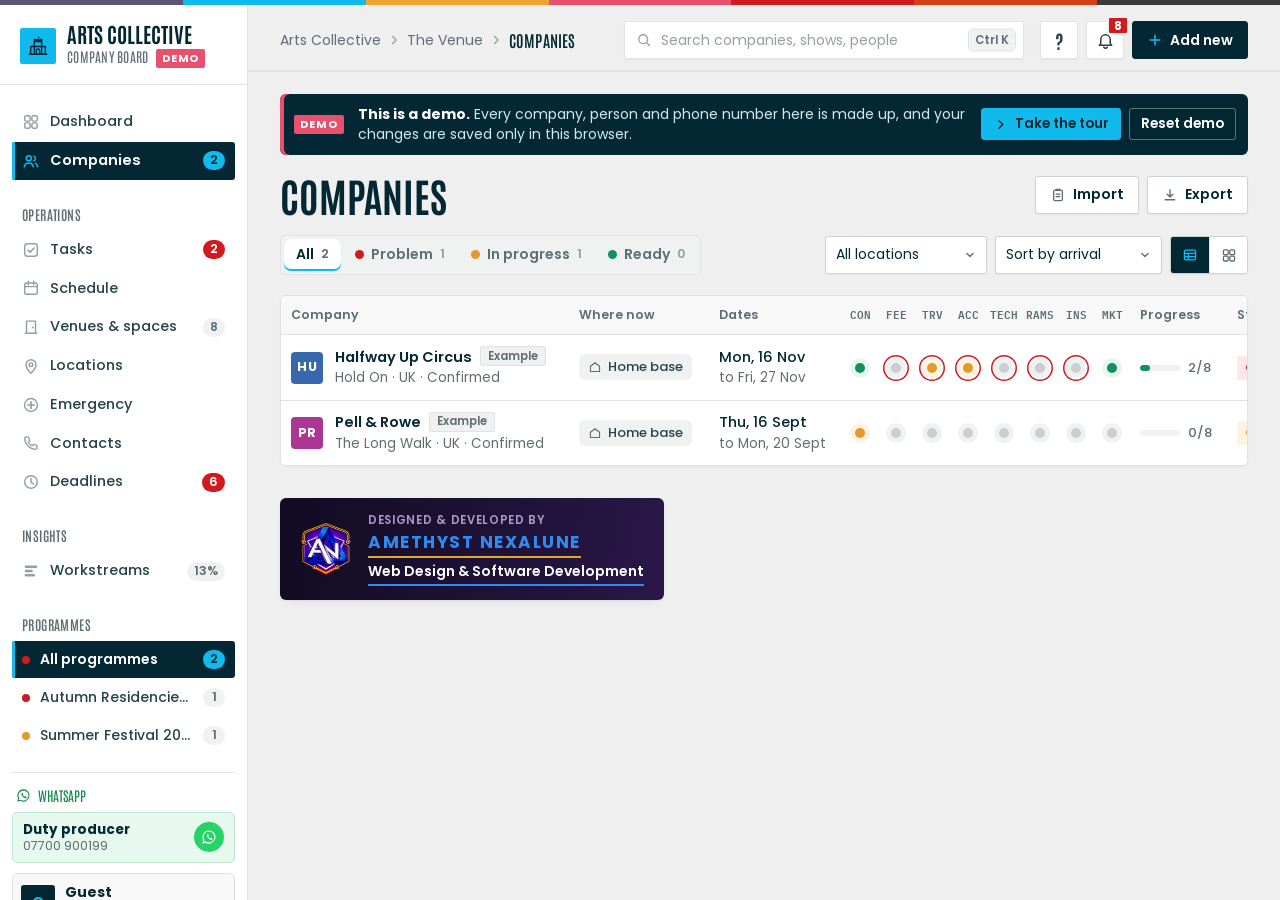
==== artic.html @ 4a7c1c7e "Add demo data and initial HTML structure for Company Board application - Created demo data file (dem" ====
<!doctype html>
<html lang="en">
<head>
<meta charset="utf-8">
<meta name="viewport" content="width=device-width,initial-scale=1,viewport-fit=cover">
<title>Companies · Company Board · Demo</title>
<link rel="icon" href="data:image/svg+xml,%3Csvg xmlns=%27http://www.w3.org/2000/svg%27 viewBox=%270 0 24 24%27%3E%3Crect width=%2724%27 height=%2724%27 rx=%275%27 fill=%27%23042833%27/%3E%3Cpath d=%27M4 20h16M5.5 20v-7h13v7M9 20V8h6v12M9 8V6.5h1.5v1h1.5v-1h1.5v1H15V8%27 fill=%27none%27 stroke=%27white%27 stroke-width=%271.5%27 stroke-linejoin=%27round%27/%3E%3C/svg%3E">
<link rel="preconnect" href="https://fonts.googleapis.com">
<link rel="preconnect" href="https://fonts.gstatic.com" crossorigin>
<link rel="stylesheet" href="https://fonts.googleapis.com/css2?family=Antonio:wght@600;700&family=Poppins:wght@400;500;600;700&family=IBM+Plex+Mono:wght@500&display=swap">
<link rel="stylesheet" href="assets/css/style.css">
</head>
<body data-page="companies">

<svg width="0" height="0" style="position:absolute" aria-hidden="true">
  <symbol id="i-board" viewBox="0 0 20 20"><path fill="none" stroke="currentColor" stroke-width="1.6" d="M3 4.5h14M3 10h14M3 15.5h14"/><circle cx="14.5" cy="4.5" r="1.6" fill="currentColor"/><circle cx="8" cy="10" r="1.6" fill="currentColor"/><circle cx="12" cy="15.5" r="1.6" fill="currentColor"/></symbol>
  <symbol id="i-pin" viewBox="0 0 20 20"><path fill="none" stroke="currentColor" stroke-width="1.6" d="M10 18s5.5-5.2 5.5-9.5a5.5 5.5 0 0 0-11 0C4.5 12.8 10 18 10 18z"/><circle cx="10" cy="8.5" r="2" fill="none" stroke="currentColor" stroke-width="1.6"/></symbol>
  <symbol id="i-bars" viewBox="0 0 20 20"><rect x="3" y="4" width="14" height="2.6" rx="1.3" fill="currentColor"/><rect x="3" y="8.7" width="9" height="2.6" rx="1.3" fill="currentColor"/><rect x="3" y="13.4" width="11.5" height="2.6" rx="1.3" fill="currentColor"/></symbol>
  <symbol id="i-search" viewBox="0 0 20 20"><circle cx="9" cy="9" r="5.5" fill="none" stroke="currentColor" stroke-width="1.7"/><path d="m13.2 13.2 3.6 3.6" stroke="currentColor" stroke-width="1.7" stroke-linecap="round"/></symbol>
  <symbol id="i-plus" viewBox="0 0 20 20"><path d="M10 4v12M4 10h12" stroke="currentColor" stroke-width="1.9" stroke-linecap="round"/></symbol>
  <symbol id="i-paste" viewBox="0 0 20 20"><rect x="4.5" y="4" width="11" height="13" rx="2" fill="none" stroke="currentColor" stroke-width="1.6"/><path d="M7.5 4V3h5v1M7.5 9h5M7.5 12h5" stroke="currentColor" stroke-width="1.6" stroke-linecap="round"/></symbol>
  <symbol id="i-down" viewBox="0 0 20 20"><path d="M10 3.5v9m0 0-3.5-3.5M10 12.5l3.5-3.5M4 16h12" fill="none" stroke="currentColor" stroke-width="1.7" stroke-linecap="round" stroke-linejoin="round"/></symbol>
  <symbol id="i-x" viewBox="0 0 20 20"><path d="m5 5 10 10M15 5 5 15" stroke="currentColor" stroke-width="1.8" stroke-linecap="round"/></symbol>
  <symbol id="i-alert" viewBox="0 0 20 20"><path d="M10 3 18 17H2L10 3z" fill="none" stroke="currentColor" stroke-width="1.6" stroke-linejoin="round"/><path d="M10 8v4" stroke="currentColor" stroke-width="1.7" stroke-linecap="round"/><circle cx="10" cy="14.4" r="1" fill="currentColor"/></symbol>
  <symbol id="i-house" viewBox="0 0 24 24"><path d="M2.5 21h19M4 21v-8.5h16V21M8 21V7h8v14M8 7V5h1.6v1h1.6V5h1.6v1h1.6V5H16v2M10.2 21v-4a1.8 1.8 0 0 1 3.6 0v4" fill="none" stroke="currentColor" stroke-width="1.6" stroke-linejoin="round" stroke-linecap="round"/><path d="M12 5V1.6l2.6.9L12 3.4" fill="currentColor"/></symbol>
  <symbol id="i-loc-home" viewBox="0 0 20 20"><path d="M3.5 9 10 4l6.5 5v7.5h-13z" fill="none" stroke="currentColor" stroke-width="1.6" stroke-linejoin="round"/></symbol>
  <symbol id="i-loc-transit" viewBox="0 0 20 20"><path d="M2.5 11.5 17 6l-4.5 10-2.5-4.5z" fill="none" stroke="currentColor" stroke-width="1.6" stroke-linejoin="round"/></symbol>
  <symbol id="i-loc-venue" viewBox="0 0 20 20"><path d="M3 8.5 10 4l7 4.5V16H3zM3 8.5h14M8 16v-4h4v4" fill="none" stroke="currentColor" stroke-width="1.6" stroke-linejoin="round"/></symbol>
  <symbol id="i-loc-accom" viewBox="0 0 20 20"><path d="M2.5 15V6M2.5 11.5h15V15M17.5 11.5V10a2 2 0 0 0-2-2H9v3.5" fill="none" stroke="currentColor" stroke-width="1.6" stroke-linejoin="round"/><circle cx="5.7" cy="9" r="1.4" fill="currentColor"/></symbol>
  <symbol id="i-loc-site" viewBox="0 0 20 20"><path d="M10 3 2.5 16h15zM10 3v13M6.5 16 10 10l3.5 6" fill="none" stroke="currentColor" stroke-width="1.6" stroke-linejoin="round"/></symbol>
  <symbol id="i-loc-other" viewBox="0 0 20 20"><rect x="3.5" y="5" width="13" height="11" rx="1.5" fill="none" stroke="currentColor" stroke-width="1.6"/><path d="M3.5 8.5h13" stroke="currentColor" stroke-width="1.6"/></symbol>
  <symbol id="i-loc-left" viewBox="0 0 20 20"><path d="M8 4H4.5v12H8M12 6.5 15.5 10 12 13.5M15.5 10H7.5" fill="none" stroke="currentColor" stroke-width="1.6" stroke-linecap="round" stroke-linejoin="round"/></symbol>
  <symbol id="i-cards" viewBox="0 0 20 20"><rect x="3" y="3.5" width="6" height="6" rx="1.5" fill="none" stroke="currentColor" stroke-width="1.6"/><rect x="11" y="3.5" width="6" height="6" rx="1.5" fill="none" stroke="currentColor" stroke-width="1.6"/><rect x="3" y="11.5" width="6" height="6" rx="1.5" fill="none" stroke="currentColor" stroke-width="1.6"/><rect x="11" y="11.5" width="6" height="6" rx="1.5" fill="none" stroke="currentColor" stroke-width="1.6"/></symbol>
  <symbol id="i-cal" viewBox="0 0 20 20"><rect x="3" y="4.5" width="14" height="12.5" rx="2" fill="none" stroke="currentColor" stroke-width="1.6"/><path d="M3 8.5h14M7 2.5v4M13 2.5v4" stroke="currentColor" stroke-width="1.6" stroke-linecap="round"/></symbol>
  <symbol id="i-clock" viewBox="0 0 20 20"><circle cx="10" cy="10" r="7" fill="none" stroke="currentColor" stroke-width="1.6"/><path d="M10 6v4.3l2.8 1.7" fill="none" stroke="currentColor" stroke-width="1.6" stroke-linecap="round"/></symbol>
  <symbol id="i-door" viewBox="0 0 20 20"><path d="M5 17V3.5h10V17M3 17h14" fill="none" stroke="currentColor" stroke-width="1.6" stroke-linejoin="round"/><circle cx="12" cy="10.5" r="1" fill="currentColor"/></symbol>
  <symbol id="i-left" viewBox="0 0 20 20"><path d="M12 5 7 10l5 5" fill="none" stroke="currentColor" stroke-width="1.8" stroke-linecap="round" stroke-linejoin="round"/></symbol>
  <symbol id="i-right" viewBox="0 0 20 20"><path d="m8 5 5 5-5 5" fill="none" stroke="currentColor" stroke-width="1.8" stroke-linecap="round" stroke-linejoin="round"/></symbol>
  <symbol id="i-tick" viewBox="0 0 20 20"><rect x="3" y="3" width="14" height="14" rx="3" fill="none" stroke="currentColor" stroke-width="1.6"/><path d="m6.8 10.2 2.2 2.2 4.4-4.6" fill="none" stroke="currentColor" stroke-width="1.8" stroke-linecap="round" stroke-linejoin="round"/></symbol>
  <symbol id="i-user" viewBox="0 0 20 20"><circle cx="10" cy="7" r="3.2" fill="none" stroke="currentColor" stroke-width="1.6"/><path d="M3.8 17c.8-3.3 3.2-5 6.2-5s5.4 1.7 6.2 5" fill="none" stroke="currentColor" stroke-width="1.6" stroke-linecap="round"/></symbol>
  <symbol id="i-phone" viewBox="0 0 20 20"><path d="M6.2 3.2 4 3.5c-.6.1-1 .6-1 1.2C3.2 11.4 8.6 16.8 15.3 17c.6 0 1.1-.4 1.2-1l.3-2.2c.1-.5-.2-1-.7-1.2l-2.6-1c-.4-.2-.9-.1-1.2.3l-1 1.2c-1.9-.9-3.4-2.4-4.3-4.3l1.2-1c.4-.3.5-.8.3-1.2l-1-2.6c-.2-.5-.7-.8-1.3-.8z" fill="none" stroke="currentColor" stroke-width="1.5" stroke-linejoin="round"/></symbol>
  <symbol id="i-mail" viewBox="0 0 20 20"><rect x="2.5" y="4.5" width="15" height="11" rx="1.5" fill="none" stroke="currentColor" stroke-width="1.5"/><path d="m3 5.5 7 5.5 7-5.5" fill="none" stroke="currentColor" stroke-width="1.5" stroke-linejoin="round"/></symbol>
  <symbol id="i-copy" viewBox="0 0 20 20"><rect x="7" y="7" width="10" height="10" rx="1.5" fill="none" stroke="currentColor" stroke-width="1.5"/><path d="M13 7V4.5c0-.8-.7-1.5-1.5-1.5h-7C3.7 3 3 3.7 3 4.5v7c0 .8.7 1.5 1.5 1.5H7" fill="none" stroke="currentColor" stroke-width="1.5"/></symbol>
  <symbol id="i-edit" viewBox="0 0 20 20"><path d="M12.8 4.2 15.8 7.2 7.5 15.5H4.5v-3zM11.5 5.5l3 3" fill="none" stroke="currentColor" stroke-width="1.5" stroke-linejoin="round"/></symbol>
  <symbol id="i-menu" viewBox="0 0 20 20"><path d="M3.5 5.5h13M3.5 10h13M3.5 14.5h13" stroke="currentColor" stroke-width="1.7" stroke-linecap="round"/></symbol>
  <symbol id="i-sos" viewBox="0 0 20 20"><circle cx="10" cy="10" r="7.2" fill="none" stroke="currentColor" stroke-width="1.6"/><path d="M10 6.5v7M6.5 10h7" stroke="currentColor" stroke-width="1.9" stroke-linecap="round"/></symbol>
  <symbol id="i-wa" viewBox="0 0 20 20"><path d="M10 2.5a7.5 7.5 0 0 0-6.4 11.4L2.6 17.4l3.6-.9A7.5 7.5 0 1 0 10 2.5z" fill="none" stroke="currentColor" stroke-width="1.5" stroke-linejoin="round"/><path d="M7.4 6.8c.2-.4.5-.4.7-.4h.5c.2 0 .4.1.5.4l.6 1.4c.1.2 0 .4-.1.6l-.5.6c.4.9 1.2 1.7 2.1 2.1l.6-.5c.2-.2.4-.2.6-.1l1.4.6c.3.1.4.3.4.5v.5c0 .2 0 .5-.4.7-.5.3-1.4.5-2.4 0-1.6-.7-3-2.1-3.7-3.7-.5-1-.3-1.9 0-2.4z" fill="currentColor"/></symbol>
  <symbol id="i-grid" viewBox="0 0 20 20"><rect x="3" y="3" width="6" height="6" rx="1.6" fill="none" stroke="currentColor" stroke-width="1.6"/><rect x="11" y="3" width="6" height="6" rx="1.6" fill="none" stroke="currentColor" stroke-width="1.6"/><rect x="3" y="11" width="6" height="6" rx="1.6" fill="none" stroke="currentColor" stroke-width="1.6"/><rect x="11" y="11" width="6" height="6" rx="1.6" fill="none" stroke="currentColor" stroke-width="1.6"/></symbol>
  <symbol id="i-users" viewBox="0 0 20 20"><circle cx="7.5" cy="7" r="2.8" fill="none" stroke="currentColor" stroke-width="1.6"/><path d="M2.5 16.5c.6-2.8 2.6-4.3 5-4.3s4.4 1.5 5 4.3M13 4.6a2.6 2.6 0 0 1 0 5M14.6 12.4c1.5.5 2.5 1.8 2.9 4.1" fill="none" stroke="currentColor" stroke-width="1.6" stroke-linecap="round"/></symbol>
  <symbol id="i-bell" viewBox="0 0 20 20"><path d="M5 13.5V9a5 5 0 0 1 10 0v4.5l1.5 1.5h-13zM8.2 17a2 2 0 0 0 3.6 0" fill="none" stroke="currentColor" stroke-width="1.6" stroke-linejoin="round" stroke-linecap="round"/></symbol>
  <symbol id="i-table" viewBox="0 0 20 20"><rect x="3" y="4" width="14" height="12" rx="2" fill="none" stroke="currentColor" stroke-width="1.6"/><path d="M3 8h14M3 12h14M8 8v8" stroke="currentColor" stroke-width="1.6"/></symbol>
  <symbol id="i-info" viewBox="0 0 20 20"><circle cx="10" cy="10" r="7.2" fill="none" stroke="currentColor" stroke-width="1.6"/><path d="M10 9v4.5" stroke="currentColor" stroke-width="1.7" stroke-linecap="round"/><circle cx="10" cy="6.5" r="1" fill="currentColor"/></symbol>
  <symbol id="i-plane" viewBox="0 0 20 20"><path d="M2.5 11.5 17 5.5c.6-.2 1 .4.7.9l-4.6 8.7c-.3.5-1 .5-1.2-.1L10.6 11 6 12.8 4.5 15l-1-3.5z" fill="none" stroke="currentColor" stroke-width="1.5" stroke-linejoin="round"/></symbol>
  <symbol id="i-check" viewBox="0 0 20 20"><circle cx="10" cy="10" r="7.2" fill="none" stroke="currentColor" stroke-width="1.6"/><path d="m6.8 10.2 2.2 2.2 4.4-4.6" fill="none" stroke="currentColor" stroke-width="1.7" stroke-linecap="round" stroke-linejoin="round"/></symbol>
</svg>

<div class="app">
  <aside class="side" id="sideNav" aria-label="Navigation">
    <div class="brand">
      <span class="mark"><svg width="24" height="24"><use href="#i-house"/></svg></span>
      <div class="brand-t"><b>Arts Collective</b><small>Company Board <span class="demo-tag">Demo</span></small></div>
    </div>

    <nav class="navgroup" aria-label="Main">
      <button class="nav" data-view="board" type="button"><svg width="18" height="18"><use href="#i-grid"/></svg><span>Dashboard</span></button>
      <button class="nav" data-view="companies" type="button"><svg width="18" height="18"><use href="#i-users"/></svg><span>Companies</span><span class="count num" id="navCount"></span></button>
    </nav>
    <nav class="navgroup" aria-label="Operations">
      <div class="navlabel">Operations</div>
      <button class="nav" data-view="tasks" type="button"><svg width="18" height="18"><use href="#i-tick"/></svg><span>Tasks</span><span class="count num" id="navTasks"></span></button>
      <button class="nav" data-view="schedule" type="button"><svg width="18" height="18"><use href="#i-cal"/></svg><span>Schedule</span></button>
      <button class="nav" data-view="rooms" type="button"><svg width="18" height="18"><use href="#i-door"/></svg><span>Venues &amp; spaces</span><span class="count num" id="navRooms"></span></button>
      <button class="nav" data-view="where" type="button"><svg width="18" height="18"><use href="#i-pin"/></svg><span>Locations</span><span class="count num" id="navOnsite"></span></button>
      <button class="nav" data-view="emergency" type="button"><svg width="18" height="18"><use href="#i-sos"/></svg><span>Emergency</span></button>
      <button class="nav" data-view="contacts" type="button"><svg width="18" height="18"><use href="#i-phone"/></svg><span>Contacts</span></button>
      <button class="nav" data-view="deadlines" type="button"><svg width="18" height="18"><use href="#i-clock"/></svg><span>Deadlines</span><span class="count num" id="navLate"></span></button>
    </nav>
    <nav class="navgroup" aria-label="Insights">
      <div class="navlabel">Insights</div>
      <button class="nav" data-view="ws" type="button"><svg width="18" height="18"><use href="#i-bars"/></svg><span>Workstreams</span><span class="count num" id="navPct"></span></button>
    </nav>
    <nav class="navgroup" id="progNav" aria-label="Programmes"></nav>

    <div class="side-foot">
      <div class="wabox" id="waBox"></div>
      <div class="user">
        <span class="avatar" id="userAv">G</span>
        <div class="user-t"><b id="userName">Guest</b><small id="userRole">Viewing as guest</small></div>
      </div>
    </div>
  </aside>

  <div class="main">
    <header class="topbar"><div class="topbar-in">
      <button class="iconbtn menubtn" id="btnMenu" type="button" aria-label="Open menu" aria-expanded="false" aria-controls="sideNav"><svg width="20" height="20"><use href="#i-menu"/></svg></button>
      <div class="mbrand"><span class="mark"><svg width="20" height="20"><use href="#i-house"/></svg></span><b>Main Venue</b><span class="demo-tag">Demo</span></div>
      <nav class="crumb" aria-label="Breadcrumb"><span>Arts Collective</span><svg width="14" height="14"><use href="#i-right"/></svg><span>The Venue</span><svg width="14" height="14"><use href="#i-right"/></svg><b id="crumbTitle">Companies</b></nav>
      <label class="search"><svg width="16" height="16"><use href="#i-search"/></svg><input type="search" id="q" placeholder="Search companies, shows, people" aria-label="Search" autocomplete="off"><kbd>Ctrl K</kbd></label>
      <div class="tb-actions">
        <button class="iconbtn" id="btnTour" type="button" aria-label="Take the tour" title="Take the tour"><span class="qmark">?</span></button>
        <button class="iconbtn" id="btnBell" type="button" aria-label="Alerts"><svg width="19" height="19"><use href="#i-bell"/></svg><span class="bell-n num" id="bellN" hidden></span></button>
        <button class="btn primary" id="btnAdd" type="button"><svg width="16" height="16"><use href="#i-plus"/></svg><span class="lbl">Add new</span></button>
      </div>
    </div></header>

    <div class="content">
      <div class="demobar" id="demoBar">
        <span class="demo-tag">Demo</span>
        <p><b>This is a demo.</b> <span class="long">Every company, person and phone number here is made up, and your changes are saved only in this browser.</span><span class="short">Sample data only.</span></p>
        <div class="demobar-a">
          <button class="btn sm primary" id="btnTourBar" type="button"><svg width="15" height="15"><use href="#i-right"/></svg>Take the tour</button>
          <button class="btn sm" id="btnReset" type="button" hidden>Reset demo</button>
        </div>
      </div>
      <div class="pagehead">
        <div class="ph-t"><h1 id="pageTitle">Companies</h1><p class="lede" id="lede" hidden></p></div>
        <div class="ph-a" id="pageActions">
          <button class="btn" id="btnImport" type="button"><svg width="16" height="16"><use href="#i-paste"/></svg><span class="lbl">Import</span></button>
          <button class="btn" id="btnExport" type="button"><svg width="16" height="16"><use href="#i-down"/></svg><span class="lbl">Export</span></button>
        </div>
      </div>

      <div class="banner" id="sampleBanner" hidden>
        <svg width="18" height="18"><use href="#i-info"/></svg>
        <span id="sampleText"></span>
        <button class="btn sm" id="btnClearSamples" type="button">Remove examples</button>
      </div>

      <div class="toolbar" id="toolbar">
        <div class="segtabs" id="statusTabs" role="tablist" aria-label="Status"></div>
        <div class="filters">
          <select class="field" id="fLoc" aria-label="Location"><option value="">All locations</option></select>
          <select class="field" id="fSort" aria-label="Sort">
            <option value="arrival">Sort by arrival</option><option value="status">Sort by status</option><option value="name">Sort by name</option><option value="updated">Recently updated</option>
          </select>
          <div class="viewtoggle" id="modeToggle" role="group" aria-label="Layout">
            <button type="button" data-mode="table" aria-label="Table"><svg width="16" height="16"><use href="#i-table"/></svg></button>
            <button type="button" data-mode="cards" aria-label="Cards"><svg width="16" height="16"><use href="#i-cards"/></svg></button>
          </div>
          <button class="btn ghost sm" id="btnClear" type="button" hidden>Clear</button>
        </div>
      </div>

      <main id="view"></main>

      <footer class="credit">
        <div class="credit-in">
          <img src="assets/images/amethyst-nexalune-logo.webp" alt="" width="52" height="52">
          <div class="credit-t">
            <small>Designed &amp; developed by</small>
            <b>Amethyst Nexalune</b>
            <span>Web Design &amp; Software Development</span>
          </div>
        </div>
      </footer>
    </div>
  </div>
</div>

<nav class="bnav" aria-label="Views">
  <button data-view="board" type="button"><svg width="20" height="20"><use href="#i-grid"/></svg>Home</button>
  <button data-view="companies" type="button"><svg width="20" height="20"><use href="#i-users"/></svg>Companies</button>
  <button data-view="tasks" type="button"><svg width="20" height="20"><use href="#i-tick"/></svg>Tasks</button>
  <button data-view="schedule" type="button"><svg width="20" height="20"><use href="#i-cal"/></svg>Schedule</button>
  <button data-view="rooms" type="button"><svg width="20" height="20"><use href="#i-door"/></svg>Venues</button>
  <button data-view="emergency" type="button"><svg width="20" height="20"><use href="#i-sos"/></svg>Emergency</button>
  <button data-view="contacts" type="button"><svg width="20" height="20"><use href="#i-phone"/></svg>Contacts</button>
  <button data-view="deadlines" type="button"><svg width="20" height="20"><use href="#i-clock"/></svg>Deadlines</button>
  <button data-view="where" type="button"><svg width="20" height="20"><use href="#i-pin"/></svg>Locations</button>
  <button data-view="ws" type="button"><svg width="20" height="20"><use href="#i-bars"/></svg>Progress</button>
</nav>

<div class="side-scrim" id="sideScrim" hidden></div>
<div id="layer"></div>

<script src="assets/js/demo-data.js"></script>
<script src="assets/js/app.js"></script>
</body>
</html>
---- assets/css/style.css ----
/* =====================================================================
   Company Board (demo)
   Layout: fixed light sidebar | sticky top bar | content (page header, toolbar, view).
   Identity: petrol #042833, cyan #11BAED, Poppins body, Antonio condensed caps for headings,
   small radii, the colour stripe. Status colours kept apart from the accent.
   Single light theme, by choice.
   ===================================================================== */

/* ---------- Tokens ---------- */
:root{
  --bg:#EFEFEF; --surface:#FFFFFF; --surface-2:#F8F8F8; --surface-3:#F0F1F1;
  --ink:#042833; --ink-2:#26434C; --muted:#5E6E73; --faint:#93A0A4;
  --line:#E1E3E3; --line-2:#CDD2D3;
  --accent:#042833; --accent-2:#0B3B49; --accent-ink:#FFFFFF; --cyan:#11BAED; --cyan-ink:#0A7FA3; --accent-soft:#E2F5FC; --accent-line:#A9DFF2;
  --go:#14915A; --go-soft:#E7F6EE; --wait:#E39A26; --wait-soft:#FDF3E2; --stop:#CF1A1E; --stop-soft:#FCE8E8; --none:#C9CFD1;
  --pink:#E9506E; --pink-soft:#FDEBEF; --pink-ink:#B42A47;
  --stripe:linear-gradient(90deg,#5B5675 0 14.28%,#11BAED 14.28% 28.57%,#EEA332 28.57% 42.86%,#E9506E 42.86% 57.14%,#CF1A1E 57.14% 71.43%,#D54117 71.43% 85.71%,#3A3A3A 85.71%);
  --r-sm:3px; --r:5px; --r-lg:6px;
  --sh-1:0 1px 2px rgba(16,24,40,.05);
  --sh-2:0 1px 2px rgba(16,24,40,.04),0 4px 12px -4px rgba(16,24,40,.08);
  --sh-3:0 20px 48px -12px rgba(16,24,40,.25),0 4px 12px rgba(16,24,40,.08);
  --f-body:"Poppins",system-ui,-apple-system,"Segoe UI",sans-serif;
  --f-head:"Antonio","Arial Narrow",Impact,sans-serif;
  --f-mono:"IBM Plex Mono",ui-monospace,Consolas,monospace;
  color-scheme:light;
}

/* ---------- Base ---------- */
*{box-sizing:border-box}
html{-webkit-text-size-adjust:100%}
body{margin:0;min-height:100%;background:var(--bg);color:var(--ink);font-family:var(--f-body);font-size:15px;line-height:1.5;-webkit-font-smoothing:antialiased}
button,input,select,textarea{font:inherit;color:inherit}
button{cursor:pointer}
h1,h2,h3{margin:0;text-wrap:balance}
:focus-visible{outline:2px solid var(--accent);outline-offset:2px;border-radius:6px}
[hidden]{display:none!important}
svg{flex:none}
.num{font-variant-numeric:tabular-nums}
.sub{font-size:13.5px;color:var(--muted)}
.ell{overflow:hidden;text-overflow:ellipsis;white-space:nowrap;min-width:0}

/* ---------- Shell ---------- */
.app{display:grid;grid-template-columns:248px minmax(0,1fr);min-height:100vh}
.side{position:sticky;top:0;align-self:start;height:100vh;overflow-y:auto;background:var(--surface);border-right:1px solid var(--line);display:flex;flex-direction:column;gap:18px;padding:0 12px 14px}
.brand{display:flex;align-items:center;gap:11px;padding:18px 8px 16px 20px;margin:0 -12px;border-bottom:1px solid var(--line)}
.mark{width:36px;height:36px;border-radius:10px;background:var(--accent);color:#fff;display:grid;place-items:center;box-shadow:inset 0 -2px 0 rgba(0,0,0,.15)}
.mark svg{width:22px;height:22px}
.brand-t b{display:block;font-size:16px;font-weight:800;letter-spacing:-.01em;line-height:1.15}
.brand-t small{display:block;font-size:12.5px;color:var(--muted)}
.navgroup{display:flex;flex-direction:column;gap:1px}
.navlabel{font-size:12px;font-weight:600;color:var(--faint);padding:6px 10px}
.nav{display:flex;align-items:center;gap:10px;width:100%;padding:8px 10px;border:0;border-radius:var(--r-sm);background:transparent;color:var(--ink-2);font-size:14.5px;font-weight:500;text-align:left;position:relative}
.nav svg{color:var(--faint)}
.nav:hover{background:var(--surface-3);color:var(--ink)}
.nav[aria-current="page"]{background:var(--accent-soft);color:var(--accent);font-weight:600}
.nav[aria-current="page"] svg{color:var(--accent)}
.nav .count{margin-left:auto;font-size:12.5px;font-weight:600;color:var(--muted);background:var(--surface-3);border-radius:999px;padding:0 7px;min-width:22px;text-align:center}
.nav .count:empty{display:none}
.nav[aria-current="page"] .count{background:#fff;color:var(--accent)}
.nav .count.alert{background:var(--stop);color:#fff}
.nav.prog{font-size:14px}
.nav.prog .dot{width:8px;height:8px}
.side-foot{margin-top:auto;display:flex;flex-direction:column;gap:10px;border-top:1px solid var(--line);padding-top:12px}
.sync{display:flex;align-items:center;gap:8px;font-size:12.5px;color:var(--muted);padding:0 6px}
.live{width:8px;height:8px;border-radius:50%;background:var(--go);box-shadow:0 0 0 3px var(--go-soft)}
.live.off{background:var(--none);box-shadow:none}
.user{display:flex;align-items:center;gap:10px;padding:8px;border-radius:var(--r);background:var(--surface-2);border:1px solid var(--line)}
.avatar{width:34px;height:34px;border-radius:50%;background:var(--ink-2);color:#fff;display:grid;place-items:center;font-weight:700;font-size:14px;flex:none}
.user-t{min-width:0}
.user-t b{display:block;font-size:14px}
.user-t small{display:block;font-size:12.5px;color:var(--muted)}

.main{min-width:0;display:flex;flex-direction:column}
.topbar{position:sticky;top:env(safe-area-inset-top,0px);z-index:20;background:rgba(245,246,248,.94);border-bottom:1px solid var(--line)}
.topbar-in{display:flex;align-items:center;gap:16px;padding:10px 32px;max-width:1480px;margin:0 auto;width:100%;min-height:60px}
.mbrand{display:none;align-items:center;gap:9px}
.mbrand .mark{width:32px;height:32px}
.mbrand b{font-size:16px;font-weight:800}
.crumb{display:flex;align-items:center;gap:6px;font-size:14px;color:var(--muted);min-width:0;white-space:nowrap}
.crumb svg{color:var(--faint)}
.crumb b{color:var(--ink);font-weight:600}
.search{position:relative;flex:1;max-width:400px;margin-left:auto}
.search>svg{position:absolute;left:12px;top:50%;transform:translateY(-50%);color:var(--faint)}
.search input{width:100%;height:38px;border:1px solid var(--line);background:var(--surface);border-radius:var(--r-sm);padding:0 64px 0 36px;font-size:14px;box-shadow:var(--sh-1)}
.search input::placeholder{color:var(--faint)}
.search input:focus{outline:none;border-color:var(--accent);box-shadow:0 0 0 3px var(--accent-soft)}
.search kbd{position:absolute;right:8px;top:50%;transform:translateY(-50%);font:600 11.5px var(--f-body);color:var(--muted);background:var(--surface-3);border:1px solid var(--line);border-radius:5px;padding:2px 6px}
.tb-actions{display:flex;align-items:center;gap:8px}
.iconbtn{position:relative;width:38px;height:38px;border-radius:var(--r-sm);border:1px solid var(--line);background:var(--surface);display:grid;place-items:center;color:var(--ink-2);box-shadow:var(--sh-1)}
.iconbtn:hover{background:var(--surface-2)}
.bell-n{position:absolute;top:-6px;right:-6px;min-width:19px;height:19px;padding:0 5px;border-radius:999px;background:var(--stop);color:#fff;font-size:11.5px;font-weight:700;display:grid;place-items:center;border:2px solid var(--bg)}

.content{padding:28px 32px 64px;max-width:1480px;margin:0 auto;width:100%;display:flex;flex-direction:column;gap:20px}
.pagehead{display:flex;flex-wrap:wrap;align-items:flex-end;justify-content:space-between;gap:12px 20px}
.pagehead h1{font-size:26px;font-weight:700;letter-spacing:-.02em;line-height:1.2}
.lede{margin:4px 0 0;color:var(--muted);font-size:14.5px;display:flex;flex-wrap:wrap;align-items:center;gap:4px 8px}
.ph-a{display:flex;gap:8px}

/* ---------- Controls ---------- */
.btn{display:inline-flex;align-items:center;justify-content:center;gap:7px;height:38px;padding:0 14px;border:1px solid var(--line-2);border-radius:var(--r-sm);background:var(--surface);color:var(--ink);font-size:14px;font-weight:600;white-space:nowrap;box-shadow:var(--sh-1);transition:background .12s,border-color .12s,box-shadow .12s}
.btn:hover{background:var(--surface-2);border-color:var(--faint)}
.btn svg{color:var(--muted)}
.btn.primary{background:var(--accent);border-color:var(--accent);color:var(--accent-ink);box-shadow:0 1px 2px rgba(0,40,80,.3),inset 0 1px 0 rgba(255,255,255,.12)}
.btn.primary svg{color:#fff}
.btn.primary:hover{background:var(--accent-2);border-color:var(--accent-2)}
.btn.danger{color:var(--stop);border-color:#F2C2BD}
.btn.danger:hover{background:var(--stop-soft)}
.btn.ghost{background:transparent;border-color:transparent;box-shadow:none}
.btn.ghost:hover{background:var(--surface-3)}
.btn.sm{height:32px;padding:0 11px;font-size:13.5px}
.btn.icon{width:38px;padding:0}
.btn:disabled{opacity:.45;cursor:not-allowed}
.linkbtn{display:inline-flex;align-items:center;gap:4px;border:0;background:none;padding:0;color:var(--accent);font-weight:600;font-size:13.5px}
.field{height:38px;border:1px solid var(--line-2);border-radius:var(--r-sm);background:var(--surface);padding:0 10px;font-size:14px;min-width:0;box-shadow:var(--sh-1)}
.field:focus{outline:none;border-color:var(--accent);box-shadow:0 0 0 3px var(--accent-soft)}
select.field{appearance:none;padding-right:30px;background-image:url("data:image/svg+xml,%3Csvg xmlns='http://www.w3.org/2000/svg' width='12' height='12' viewBox='0 0 12 12'%3E%3Cpath d='M3 4.5 6 7.5 9 4.5' fill='none' stroke='%236B7180' stroke-width='1.5' stroke-linecap='round'/%3E%3C/svg%3E");background-repeat:no-repeat;background-position:right 10px center}

/* ---------- Status primitives ---------- */
.dot{display:inline-block;width:9px;height:9px;border-radius:50%;background:var(--none);flex:none}
.dot.green{background:var(--go)} .dot.amber{background:var(--wait)} .dot.red{background:var(--stop)}
.dot.na{background:transparent;box-shadow:inset 0 0 0 1.5px var(--none)}
.lamp{width:20px;height:20px;border-radius:50%;display:inline-grid;place-items:center;background:var(--surface-3)}
.lamp i{width:10px;height:10px;border-radius:50%;background:var(--none)}
.lamp.green{background:var(--go-soft)} .lamp.green i{background:var(--go)}
.lamp.amber{background:var(--wait-soft)} .lamp.amber i{background:var(--wait)}
.lamp.red{background:var(--stop-soft)} .lamp.red i{background:var(--stop)}
.lamp.na{background:transparent;box-shadow:inset 0 0 0 1.5px var(--line-2)} .lamp.na i{width:7px;height:1.5px;border-radius:0}
.lamp.late{box-shadow:0 0 0 2px var(--surface),0 0 0 3.5px var(--stop)}
.lamp.soon{box-shadow:0 0 0 2px var(--surface),0 0 0 3.5px var(--wait)}
.status{display:inline-flex;align-items:center;gap:6px;height:24px;padding:0 9px;border-radius:999px;font-size:12.5px;font-weight:600;white-space:nowrap}
.status .dot{width:7px;height:7px}
.status.green{background:var(--go-soft);color:#0E7246} .status.amber{background:var(--wait-soft);color:#9A6400} .status.red{background:var(--stop-soft);color:#B3271C}
.tag{display:inline-flex;align-items:center;height:20px;padding:0 7px;border-radius:5px;background:var(--surface-3);color:var(--muted);font-size:11.5px;font-weight:600;margin-left:8px;vertical-align:2px;border:1px solid var(--line)}
.chip{display:inline-flex;align-items:center;gap:6px;height:26px;padding:0 9px;border-radius:6px;background:var(--surface-3);color:var(--ink-2);font-size:13px;font-weight:500;white-space:nowrap}
.chip svg{color:var(--muted)}
.mono-av{width:32px;height:32px;border-radius:8px;display:grid;place-items:center;color:#fff;font-weight:700;font-size:12.5px;flex:none;letter-spacing:.01em}
.mono-av.lg{width:48px;height:48px;font-size:17px;border-radius:12px}
.avstack{display:inline-flex}
.avstack .mono-av{width:26px;height:26px;font-size:10.5px;border-radius:50%;border:2px solid var(--surface);margin-left:-7px}
.avstack .mono-av:first-child{margin-left:0}
.avstack .more{background:var(--surface-3);color:var(--ink-2)}

/* ---------- Banner, toolbar ---------- */
.banner{display:flex;align-items:center;gap:10px;flex-wrap:wrap;padding:10px 12px 10px 14px;border:1px solid var(--accent-line);background:var(--accent-soft);border-radius:var(--r);font-size:14px;color:var(--ink-2)}
.banner>svg{color:var(--accent)}
.banner>span{flex:1;min-width:200px}
.toolbar{display:flex;flex-wrap:wrap;gap:10px;align-items:center;justify-content:space-between}
.segtabs{display:inline-flex;flex-wrap:wrap;gap:2px;background:var(--surface-3);border:1px solid var(--line);border-radius:var(--r);padding:3px}
.segtabs button{display:inline-flex;align-items:center;gap:7px;height:32px;padding:0 12px;border:0;border-radius:7px;background:transparent;color:var(--muted);font-size:14px;font-weight:600;white-space:nowrap}
.segtabs button span{font-size:12.5px;color:var(--faint);font-weight:600}
.segtabs button[aria-selected="true"]{background:var(--surface);color:var(--ink);box-shadow:var(--sh-2)}
.segtabs button[aria-selected="true"] span{color:var(--muted)}
.segtabs .tabchip{background:var(--accent);color:#fff}
.segtabs .tabchip svg{color:#fff}
.filters{display:flex;flex-wrap:wrap;gap:8px;align-items:center}
.viewtoggle{display:inline-flex;border:1px solid var(--line-2);border-radius:var(--r-sm);overflow:hidden;box-shadow:var(--sh-1)}
.viewtoggle button{width:38px;height:36px;border:0;background:var(--surface);color:var(--muted);display:grid;place-items:center}
.viewtoggle button+button{border-left:1px solid var(--line)}
.viewtoggle button[aria-pressed="true"]{background:var(--accent-soft);color:var(--accent)}

/* ---------- Cards ---------- */
.card,.panel{background:var(--surface);border:1px solid var(--line);border-radius:var(--r-lg);box-shadow:var(--sh-1)}
.panel{overflow:hidden}
.card-h{display:flex;justify-content:space-between;align-items:flex-start;gap:12px;padding:18px 20px 14px}
.card-h h2{font-size:16px;font-weight:700;letter-spacing:-.01em}
.card-h .sub{margin:2px 0 0}
.card-f{display:flex;flex-wrap:wrap;gap:8px 16px;align-items:center;padding:11px 20px;border-top:1px solid var(--line);font-size:13px;color:var(--muted)}
.card-f span{display:inline-flex;align-items:center;gap:6px}
.empty{padding:60px 24px;text-align:center;display:flex;flex-direction:column;align-items:center;gap:12px}
.empty .ill{width:60px;height:60px;border-radius:16px;background:var(--accent-soft);color:var(--accent);display:grid;place-items:center}
.empty h2{font-size:18px;font-weight:700}
.empty p{color:var(--muted);max-width:50ch;margin:0}
.skeleton{height:14px;border-radius:6px;background:linear-gradient(90deg,var(--surface-3),var(--surface-2),var(--surface-3));background-size:200% 100%}

/* ---------- Dashboard ---------- */
.dash{display:grid;grid-template-columns:repeat(12,minmax(0,1fr));gap:16px}
.span-4{grid-column:span 4} .span-5{grid-column:span 5} .span-7{grid-column:span 7} .span-8{grid-column:span 8} .span-12{grid-column:span 12}
.stats{grid-column:1/-1;display:grid;grid-template-columns:repeat(4,minmax(0,1fr));gap:16px}
.stat{display:flex;flex-direction:column;gap:6px;padding:16px 18px;border:1px solid var(--line);border-radius:var(--r-lg);background:var(--surface);box-shadow:var(--sh-1);text-align:left;transition:border-color .12s,box-shadow .12s}
.stat:hover{border-color:var(--line-2);box-shadow:var(--sh-2)}
.st-top{display:flex;align-items:center;gap:10px}
.st-ic{width:34px;height:34px;border-radius:9px;display:grid;place-items:center}
.stat.blue .st-ic{background:var(--accent-soft);color:var(--accent)}
.stat.green .st-ic{background:var(--go-soft);color:var(--go)}
.stat.amber .st-ic{background:var(--wait-soft);color:#B57700}
.stat.red .st-ic{background:var(--stop-soft);color:var(--stop)}
.st-l{font-size:14px;font-weight:600;color:var(--ink-2)}
.st-v{font-size:32px;font-weight:700;letter-spacing:-.02em;line-height:1.1;margin-top:4px}
.stat.red .st-v{color:var(--stop)}
.st-f{min-height:26px;display:flex;align-items:center;font-size:13.5px;color:var(--muted)}
.st-badge{display:inline-flex;align-items:center;height:22px;padding:0 8px;border-radius:999px;background:var(--stop-soft);color:#B3271C;font-size:12.5px;font-weight:700}

.wk7{display:grid;grid-template-columns:repeat(7,minmax(0,1fr));border-top:1px solid var(--line)}
.wkd{padding:12px 10px 14px;border-right:1px solid var(--line);display:flex;flex-direction:column;gap:8px;min-width:0;min-height:176px}
.wkd:last-child{border-right:0}
.wkd.now{background:linear-gradient(180deg,var(--accent-soft),transparent 80%)}
.wkd-h{display:flex;align-items:baseline;justify-content:space-between;gap:6px}
.wkd-h span{font-size:13px;font-weight:600;color:var(--muted)}
.wkd-h b{font-size:18px;font-weight:700}
.wkd.now .wkd-h span,.wkd.now .wkd-h b{color:var(--accent)}
.wkd-ev{display:flex;flex-direction:column;gap:4px}
.ev{display:flex;align-items:center;gap:6px;min-width:0;height:28px;padding:0 6px 0 3px;border:1px solid var(--line);border-radius:7px;background:var(--surface);font-size:12.5px;font-weight:600;text-align:left}
.ev span{overflow:hidden;text-overflow:ellipsis;white-space:nowrap}
.ev .mono-av{width:20px;height:20px;font-size:9px;border-radius:5px}
.ev.in{box-shadow:inset 3px 0 0 var(--go)}
.ev.out{box-shadow:inset 3px 0 0 var(--faint);color:var(--muted)}
.ev.show{background:var(--pink-soft);border-color:transparent;color:var(--pink-ink);padding-left:7px}
.ev:hover{border-color:var(--line-2)}
.lg{width:10px;height:10px;border-radius:3px;display:inline-block}
.lg.in{background:var(--go)} .lg.out{background:var(--faint)} .lg.show{background:var(--pink)}
.wxstamp{margin-left:auto;font-size:12.5px}

.wx{display:grid;grid-template-columns:auto 1fr;gap:0 6px;align-items:center;padding:6px 7px;border-radius:8px;background:var(--surface-2);border:1px solid var(--line);min-height:52px}
.wx.empty-wx{background:transparent;border-style:dashed}
.wx .wxi{grid-row:span 2}
.wt{font-size:13px;color:var(--muted)} .wt b{font-size:15px;color:var(--ink);margin-right:4px}
.wm{font-size:11.5px;color:var(--muted);grid-column:2;line-height:1.3}
.wx.amber{background:var(--wait-soft);border-color:#F2D9A6}
.wx.red{background:var(--stop-soft);border-color:#F2C2BD}
.wwarn{grid-column:1/-1;font-size:11.5px;font-weight:700;color:#9A6400;margin-top:3px;line-height:1.3}
.wx.red .wwarn{color:var(--stop)}
.wxnow{display:inline-flex;align-items:center;gap:5px;padding:1px 9px 1px 5px;border-radius:999px;background:var(--surface);border:1px solid var(--line);color:var(--ink-2);font-weight:600;font-size:13.5px}

.donut-wrap{position:relative;display:grid;place-items:center;padding:4px 0 10px}
.donut-c{position:absolute;inset:0;display:flex;flex-direction:column;align-items:center;justify-content:center}
.donut-c b{font-size:28px;font-weight:700;letter-spacing:-.02em;line-height:1}
.donut-c span{font-size:13px;color:var(--muted)}
.legend-list{display:flex;flex-direction:column;padding:4px 12px 14px}
.legend-list button{display:flex;align-items:center;gap:10px;padding:9px 8px;border:0;border-radius:8px;background:transparent;font-size:14.5px;font-weight:500;text-align:left}
.legend-list button:hover{background:var(--surface-3)}
.legend-list b{margin-left:auto;font-size:15px}

.alist,.uplist{list-style:none;margin:0;padding:0 8px 10px}
.alist button,.uplist button{display:flex;align-items:center;gap:12px;width:100%;padding:10px 12px;border:0;border-radius:10px;background:transparent;text-align:left}
.alist button:hover,.uplist button:hover{background:var(--surface-2)}
.alist button>svg{color:var(--faint)}
.al-m{flex:1;min-width:0;display:flex;flex-direction:column;gap:4px}
.al-m b{font-size:14.5px}
.al-tags{display:flex;flex-wrap:wrap;gap:4px}
.tg{display:inline-flex;align-items:center;height:21px;padding:0 7px;border-radius:5px;font-size:12px;font-weight:600}
.tg.red{background:var(--stop-soft);color:#B3271C} .tg.amber{background:var(--wait-soft);color:#9A6400}
.al-w{font-size:13px;color:var(--muted);white-space:nowrap}
.al-w b{color:var(--stop)}
.allgood{display:flex;align-items:center;gap:10px;padding:8px 20px 24px;color:var(--go);font-weight:600}
.up-d{width:46px;height:46px;border-radius:10px;background:var(--surface-3);display:flex;flex-direction:column;align-items:center;justify-content:center;line-height:1.05;flex:none}
.up-d b{font-size:17px}
.up-d span{font-size:11.5px;color:var(--muted);font-weight:600}
.up-m{min-width:0;display:flex;flex-direction:column}
.up-m b{font-size:14.5px}
.roombar{margin:0 20px 18px;padding:12px 14px;border:1px solid var(--line);border-radius:10px;background:var(--surface-2);display:flex;flex-direction:column;gap:8px}
.rb-h{display:flex;justify-content:space-between;font-size:13.5px;color:var(--ink-2);font-weight:600}
.rb{height:8px;border-radius:4px;background:var(--surface-3);overflow:hidden}
.rb i{display:block;height:100%;background:var(--accent);border-radius:4px}
.wsmini{display:grid;grid-template-columns:repeat(3,minmax(0,1fr));gap:14px 28px;padding:4px 20px 20px}
.wsm-h{display:flex;justify-content:space-between;font-size:14px;margin-bottom:6px}
.wsm-h span{color:var(--ink-2);font-weight:500}
.bar{display:flex;gap:2px;height:8px;border-radius:4px;overflow:hidden;background:var(--surface-3)}
.bar i{display:block;height:100%}
.bar .g{background:var(--go)} .bar .a{background:var(--wait)} .bar .r{background:var(--stop)} .bar .n{background:var(--none)}

/* ---------- Companies table ---------- */
.scroll{overflow-x:auto}
table{border-collapse:separate;border-spacing:0;width:100%;min-width:1080px}
th,td{padding:12px;text-align:left;border-bottom:1px solid var(--line);vertical-align:middle;white-space:nowrap}
thead th{background:var(--surface-2);font-size:12.5px;font-weight:600;color:var(--muted);padding-top:10px;padding-bottom:10px}
th.ws{text-align:center;width:44px;padding-left:2px;padding-right:2px}
th.ws span{font-family:var(--f-mono);font-size:11px;color:var(--muted)}
td.ws{text-align:center;padding:6px 2px}
tbody tr{background:var(--surface)}
tbody tr:hover{background:var(--surface-2)}
tbody tr:last-child td{border-bottom:0}
th.sticky,td.sticky{position:sticky;left:0;z-index:1;background:inherit}
thead th.sticky{background:var(--surface-2)}
tr.flag td.sticky{box-shadow:inset 3px 0 0 var(--stop)}
.who{display:flex;align-items:center;gap:12px;min-width:230px}
.cname{border:0;background:none;padding:0;font-size:14.5px;font-weight:600;color:var(--ink);text-align:left;white-space:normal}
.cname:hover{color:var(--accent);text-decoration:underline;text-underline-offset:3px}
.date{font-weight:500}
.soon{color:var(--stop);font-weight:600;font-size:12.5px}
.lightbtn{border:0;background:transparent;padding:4px;border-radius:7px;display:inline-flex}
.lightbtn:hover{background:var(--surface-3)}
.lightbtn:disabled{cursor:default;background:transparent}
.progress{display:flex;align-items:center;gap:8px;font-size:13px;color:var(--muted);font-weight:500}
.progress .track{width:60px;height:6px;border-radius:3px;background:var(--surface-3);overflow:hidden}
.progress .track i{display:block;height:100%;background:var(--go);border-radius:3px}
.cards{display:none;flex-direction:column;gap:10px}
.ccard{background:var(--surface);border:1px solid var(--line);border-radius:var(--r-lg);padding:14px;display:flex;flex-direction:column;gap:12px;box-shadow:var(--sh-1)}
.ccard.flag{box-shadow:inset 3px 0 0 var(--stop),var(--sh-1)}
.ccard .meta{display:flex;flex-wrap:wrap;gap:8px;align-items:center}
.lgrid{display:grid;grid-template-columns:repeat(3,minmax(0,1fr));gap:4px}
.lgrid button{display:flex;align-items:center;gap:6px;border:1px solid var(--line);background:var(--surface-2);border-radius:7px;padding:5px 6px;font-size:12px;font-weight:600;text-align:left;min-width:0}
.lgrid button span{overflow:hidden;text-overflow:ellipsis;white-space:nowrap}
.lgrid .lamp{width:16px;height:16px}.lgrid .lamp i{width:8px;height:8px}

/* ---------- Company cards (directory) ---------- */
.rgroup{display:flex;flex-direction:column;gap:12px;margin-top:24px}
.rgroup h2{font-size:17px;font-weight:700;display:flex;align-items:baseline;gap:8px;letter-spacing:-.01em}
.rgroup h2 .sub{font-weight:500}
.pgrid{display:grid;grid-template-columns:repeat(auto-fill,minmax(310px,1fr));gap:14px}
.pcard{background:var(--surface);border:1px solid var(--line);border-radius:var(--r-lg);box-shadow:var(--sh-1);display:flex;flex-direction:column;overflow:hidden;transition:box-shadow .12s,border-color .12s}
.pcard:hover{border-color:var(--line-2);box-shadow:var(--sh-2)}
.pcard::before{content:"";height:3px;background:var(--go)}
.pcard.amber::before{background:var(--wait)} .pcard.red::before{background:var(--stop)}
.pc-h{display:flex;gap:12px;align-items:center;padding:16px 18px 6px}
.pc-h .cname{font-size:16px;font-weight:700}
.pc-facts{display:grid;grid-template-columns:1fr 1fr;gap:10px 16px;margin:0;padding:10px 18px}
.pc-facts div{min-width:0}
.pc-facts .wide{grid-column:1/-1}
.pc-facts dt{font-size:12.5px;color:var(--muted)}
.pc-facts dd{margin:1px 0 0;font-size:14px;font-weight:600}
.pc-lights{display:flex;flex-wrap:wrap;gap:5px;padding:4px 18px 14px}
.pc-lights span{display:inline-flex;align-items:center;gap:5px;font-family:var(--f-mono);font-size:11px;color:var(--ink-2);background:var(--surface-2);border:1px solid var(--line);border-radius:5px;padding:2px 6px}
.pc-lights .dot{width:7px;height:7px}
.pc-f{margin-top:auto;display:flex;align-items:center;gap:10px;flex-wrap:wrap;padding:11px 18px;border-top:1px solid var(--line);background:var(--surface-2)}

/* ---------- Locations ---------- */
.lanes{display:grid;grid-template-columns:repeat(auto-fill,minmax(250px,1fr));gap:12px;align-items:start}
.lane{background:var(--surface-3);border:1px solid var(--line);border-radius:var(--r-lg);padding:10px;display:flex;flex-direction:column;gap:8px;min-height:120px;min-width:0}
.lane .card .row{flex-wrap:wrap}
.lane h3{margin:2px 4px 4px;font-size:14px;font-weight:700;display:flex;align-items:center;gap:8px}
.lane h3 svg{color:var(--muted)}
.lane h3 .n{margin-left:auto;background:var(--surface);border-radius:999px;padding:0 8px;font-size:12.5px;color:var(--muted)}
.card .row{display:flex;align-items:center;justify-content:space-between;gap:8px}
.lane .card{padding:12px;display:flex;flex-direction:column;gap:9px;border-radius:var(--r)}
.lane .card select{width:100%;height:34px;font-size:13px}
.mini{display:flex;gap:3px}
.mini .dot{width:7px;height:7px}
.lane>.none{font-size:13px;color:var(--muted);padding:12px 6px;text-align:center;border:1.5px dashed var(--line-2);border-radius:var(--r)}

/* ---------- Workstreams ---------- */
.wsrow{display:grid;grid-template-columns:220px minmax(0,1fr) 80px;gap:20px;align-items:center;padding:16px 20px;border-bottom:1px solid var(--line)}
.wsrow:last-child{border-bottom:0}
.wsrow .name{font-weight:600;display:flex;align-items:center;gap:10px}
.wsrow .name .code{font-family:var(--f-mono);font-size:11px;color:var(--muted);background:var(--surface-3);padding:1px 6px;border-radius:4px}
.wsrow .bar{height:10px;border-radius:5px}
.wsrow .blocked{grid-column:2/4;font-size:13px;color:var(--muted);margin-top:-8px;display:flex;flex-wrap:wrap;gap:6px;align-items:center}
.wsrow .blocked .lbl{color:var(--stop);font-weight:600}
.wsrow .blocked button{border:0;background:var(--stop-soft);color:#B3271C;border-radius:5px;padding:2px 8px;font-size:12.5px;font-weight:600}
.pct{font-size:24px;font-weight:700;text-align:right;letter-spacing:-.02em}

/* ---------- Deadlines ---------- */
.dl-intro{margin:0 0 16px;color:var(--muted);max-width:92ch;font-size:14px}
.dl-list{display:flex;flex-direction:column}
.dl-row{display:grid;grid-template-columns:56px minmax(0,1fr) auto auto;gap:16px;align-items:center;padding:12px 18px;border-bottom:1px solid var(--line)}
.dl-row:last-child{border-bottom:0}
.dl-row.red{box-shadow:inset 3px 0 0 var(--stop)} .dl-row.amber{box-shadow:inset 3px 0 0 var(--wait)}
.dl-date,.dl-time{display:flex;flex-direction:column;align-items:center;justify-content:center;background:var(--surface-3);border-radius:9px;padding:6px 4px;line-height:1.1}
.dl-date b{font-size:19px;font-weight:700}
.dl-date span,.dl-time span{font-size:12px;color:var(--muted);font-weight:600}
.dl-time b{font-size:15.5px}
.dl-main{min-width:0;display:flex;flex-direction:column;gap:5px}
.dl-t{display:flex;align-items:center;gap:8px;flex-wrap:wrap;font-size:14.5px}
.dl-t .lamp{width:18px;height:18px}.dl-t .lamp i{width:9px;height:9px}
.dl-c{display:flex;align-items:center;gap:9px;flex-wrap:wrap}
.dl-c .mono-av{width:24px;height:24px;font-size:10px;border-radius:6px}
.dl-when{font-weight:600;font-size:14px;white-space:nowrap;color:var(--ink-2)}
.dl-when.red{color:var(--stop)} .dl-when.amber{color:#9A6400}

/* ---------- Schedule ---------- */
.sch-top{display:flex;flex-wrap:wrap;gap:12px;align-items:center;justify-content:space-between;margin-bottom:14px}
.daytabs{display:flex;gap:8px;overflow-x:auto;padding-bottom:2px}
.daytabs button{display:flex;flex-direction:column;align-items:flex-start;gap:1px;border:1px solid var(--line);background:var(--surface);border-radius:var(--r);padding:8px 14px;min-width:104px;text-align:left;box-shadow:var(--sh-1)}
.daytabs button b{font-size:14.5px}
.daytabs button span{font-size:13.5px;color:var(--ink-2)}
.daytabs button small{font-size:12.5px;color:var(--muted)}
.daytabs button[aria-selected="true"]{background:var(--accent);border-color:var(--accent);color:#fff}
.daytabs button[aria-selected="true"] span,.daytabs button[aria-selected="true"] small{color:rgba(255,255,255,.85)}
.daytabs button.today:not([aria-selected="true"]){border-color:var(--accent-line)}
.sch-ruler,.sch-row{display:grid;grid-template-columns:200px minmax(0,1fr)}
.sch-ruler{border-bottom:1px solid var(--line);background:var(--surface-2)}
.sch-ruler .sch-track{min-height:36px}
.sch-ruler .sch-track span{position:absolute;top:9px;transform:translateX(-50%);font-size:12.5px;color:var(--muted);font-variant-numeric:tabular-nums}
.sch-ruler .sch-track span:first-child{transform:none}
.sch-ruler .sch-track span:last-child{transform:translateX(-100%)}
.sch-row{border-bottom:1px solid var(--line)}
.sch-row:last-child{border-bottom:0}
.sch-v{padding:12px 16px;border-right:1px solid var(--line);display:flex;flex-direction:column;justify-content:center;gap:2px}
.sch-v b{font-size:14.5px}
.sch-track{position:relative;min-height:72px}
.sch-track .hl{position:absolute;top:0;bottom:0;width:1px;background:var(--line)}
.pblock{position:absolute;top:10px;bottom:10px;border:0;border-radius:8px;color:#fff;padding:6px 10px;text-align:left;display:flex;flex-direction:column;justify-content:center;overflow:hidden;box-shadow:var(--sh-2);min-width:0}
.pblock b{font-size:13.5px;white-space:nowrap;overflow:hidden;text-overflow:ellipsis}
.pblock span{font-size:12.5px;opacity:.9;white-space:nowrap}
.pblock:hover{filter:brightness(1.08);z-index:2}
.pblock.clash{outline:3px solid var(--stop);outline-offset:1px}

/* ---------- Rooms ---------- */
.rstats{display:flex;flex-wrap:wrap;gap:12px;align-items:stretch}
.rstat{background:var(--surface);border:1px solid var(--line);border-radius:var(--r-lg);padding:12px 18px;display:flex;flex-direction:column;gap:2px;box-shadow:var(--sh-1);min-width:130px}
.rstat .v{font-size:26px;font-weight:700;line-height:1.15;letter-spacing:-.02em}
.rstat .v small{font-size:15px;color:var(--muted);font-weight:600}
.ractions{margin-left:auto;display:flex;flex-wrap:wrap;gap:8px;align-items:center}
.rgrid{display:grid;grid-template-columns:repeat(auto-fill,minmax(260px,1fr));gap:12px}
.rcard{background:var(--surface);border:1px solid var(--line);border-radius:var(--r-lg);padding:14px;display:flex;flex-direction:column;gap:12px;box-shadow:var(--sh-1)}
.rcard.busy{border-color:var(--accent-line)}
.rtop{display:flex;justify-content:space-between;align-items:flex-start;gap:10px}
.rtop .cname{font-size:15.5px;font-weight:700}
.rnow{display:flex;align-items:center;gap:12px;border:0;background:var(--accent-soft);border-radius:var(--r);padding:10px;text-align:left;width:100%}
.rnow b{display:block;font-size:14.5px;color:var(--ink)}
button.rnow:hover{filter:brightness(.98)}
.rnow.free{background:var(--surface-3);justify-content:space-between;min-height:54px}
.rnext{line-height:1.45}
.rnext b{color:var(--ink);font-weight:600}
.tlhead{display:flex;flex-wrap:wrap;gap:12px;align-items:center;justify-content:space-between}
.tlnav{display:flex;align-items:center;gap:8px;flex-wrap:wrap}
table.tl{min-width:1100px;table-layout:fixed}
table.tl th,table.tl td{padding:0;border-bottom:1px solid var(--line);border-right:1px solid var(--line);height:50px}
table.tl thead th{padding:8px 4px;text-align:center;font-size:13px;font-weight:600;color:var(--ink-2);height:auto;line-height:1.25}
table.tl thead th span{display:block;font-size:12px;color:var(--muted);font-weight:500}
table.tl th.sticky,table.tl td.sticky{width:200px;padding:8px 14px;text-align:left}
table.tl .we{background:var(--surface-2)}
table.tl thead th.td{background:var(--accent-soft);color:var(--accent)}
table.tl td.td{background:#F3F7FB}
.tlroom{display:flex;align-items:center;gap:10px}
.tlroom b{display:block;font-size:14px}
.tlroom .sub{display:block;font-size:12.5px}
.tlroom .lamp{width:18px;height:18px}.tlroom .lamp i{width:9px;height:9px}
.bkcell{padding:5px 3px!important}
.bar-bk{display:block;width:100%;height:38px;border:0;border-radius:7px;color:#fff;font-weight:600;font-size:13px;padding:0 10px;text-align:left;overflow:hidden;text-overflow:ellipsis;white-space:nowrap}
.bar-bk:hover{filter:brightness(1.1)}
.bar-bk.cl{border-top-left-radius:0;border-bottom-left-radius:0}
.bar-bk.cr{border-top-right-radius:0;border-bottom-right-radius:0}
.fcell{text-align:center}
.addbk{width:100%;height:48px;border:0;background:transparent;color:transparent;font-size:18px;font-weight:600}
.addbk:hover,.addbk:focus-visible{color:var(--accent);background:var(--accent-soft)}
.bklist{list-style:none;margin:0;padding:0;display:flex;flex-direction:column;gap:6px}
.bklist button{display:flex;align-items:center;gap:12px;width:100%;border:1px solid var(--line);background:var(--surface);border-radius:var(--r);padding:8px 10px;text-align:left}
.bklist button:hover{background:var(--surface-2)}
.bklist .sub{display:block}
.bklist .mono-av{width:30px;height:30px;font-size:12px}

/* ---------- Popovers ---------- */
.pop{position:fixed;z-index:50;background:var(--surface);border:1px solid var(--line);border-radius:12px;box-shadow:var(--sh-3);padding:6px;min-width:210px}
.pop h4{margin:6px 10px 8px;font-size:12.5px;font-weight:500;color:var(--muted)}
.pop h4 b{display:block;color:var(--ink);font-size:14px;font-weight:600}
.pop>button{display:flex;align-items:center;gap:10px;width:100%;border:0;background:transparent;padding:8px 10px;border-radius:8px;text-align:left;font-size:14px}
.pop>button:hover{background:var(--surface-3)}
.pop>button.cur{background:var(--accent-soft);font-weight:600}
.pop .lamp{width:18px;height:18px}.pop .lamp i{width:9px;height:9px}
.bellpop{width:min(380px,calc(100vw - 16px));padding:0;overflow:hidden}
.bp-h{display:flex;justify-content:space-between;align-items:center;padding:12px 16px;border-bottom:1px solid var(--line)}
.bp-list{max-height:min(420px,60vh);overflow-y:auto;padding:6px}
.bp-i{display:flex;align-items:center;gap:10px;width:100%;border:0;background:transparent;padding:8px 10px;border-radius:8px;text-align:left}
.bp-i:hover{background:var(--surface-2)}
.bp-i .sub{display:block;font-size:13px}
.bp-i b{font-size:14px}
.bp-i.red .sub,.bp-i.late .sub{color:#B3271C}
.bp-i.soon .sub{color:#9A6400}
.pop>.bp-f{display:block;width:100%;border:0;border-top:1px solid var(--line);border-radius:0;background:var(--surface-2);padding:11px;font-weight:600;color:var(--accent);text-align:center}

/* ---------- Drawer & modal ---------- */
.scrim{position:fixed;inset:0;background:rgba(16,20,32,.42);z-index:40}
.drawer{position:fixed;top:0;right:0;bottom:0;width:min(600px,100%);background:var(--surface);z-index:41;box-shadow:var(--sh-3);display:flex;flex-direction:column;padding-top:env(safe-area-inset-top,0px);padding-bottom:env(safe-area-inset-bottom,0px)}
.dhead{display:flex;justify-content:space-between;align-items:flex-start;gap:14px;padding:18px 22px;border-bottom:1px solid var(--line)}
.dhead .who{min-width:0}
.dhead .mono-av{width:46px;height:46px;font-size:16px;border-radius:12px}
.dhead h2{font-size:20px;font-weight:700;letter-spacing:-.01em;line-height:1.2}
.eyebrow{font-size:12.5px;font-weight:600;color:var(--muted)}
.dbody{flex:1;overflow-y:auto;padding:20px 22px;display:flex;flex-direction:column;gap:24px}
.dfoot{display:flex;flex-wrap:wrap;gap:8px;justify-content:space-between;align-items:center;padding:12px 22px;border-top:1px solid var(--line);background:var(--surface-2)}
.sec h3{margin:0 0 10px;font-size:13px;font-weight:700;color:var(--ink-2)}
.grid2{display:grid;grid-template-columns:1fr 1fr;gap:12px}
.grid2 .full{grid-column:1/-1}
label.f{display:flex;flex-direction:column;gap:5px;font-size:13px;font-weight:600;color:var(--ink-2);min-width:0}
label.f .field{font-weight:400;width:100%}
textarea.field{height:auto;padding:9px 11px;resize:vertical;min-height:84px}
.wsedit{display:flex;flex-direction:column;border:1px solid var(--line);border-radius:var(--r);overflow:hidden}
.wsedit .r{display:grid;grid-template-columns:140px auto minmax(0,1fr) 140px;gap:10px;align-items:center;padding:8px 12px;border-bottom:1px solid var(--line)}
.wsedit .r:nth-child(even){background:var(--surface-2)}
.wsedit .r:last-child{border-bottom:0}
.wsedit .r .lab{font-weight:600;font-size:13.5px}
.wsedit .r .lab .sub{display:block;font-size:12px;font-weight:600}
.wsedit .r .lab .late{color:var(--stop)} .wsedit .r .lab .soon{color:#9A6400} .wsedit .r .lab .ok{color:var(--muted);font-weight:500}
.wsedit input{height:32px;font-size:13px;padding:0 8px}
.seg{display:flex;gap:2px;background:var(--surface-3);padding:3px;border-radius:8px}
.seg button{border:0;background:transparent;width:28px;height:26px;border-radius:6px;display:inline-flex;align-items:center;justify-content:center}
.seg button:hover{background:var(--surface)}
.seg button[aria-pressed="true"]{background:var(--surface);box-shadow:var(--sh-1),inset 0 0 0 1.5px var(--ink-2)}
.log{list-style:none;margin:0;padding:0;display:flex;flex-direction:column}
.log li{display:grid;grid-template-columns:14px 1fr;gap:12px;padding-bottom:14px;position:relative}
.log li::before{content:"";position:absolute;left:6px;top:14px;bottom:0;width:1.5px;background:var(--line)}
.log li:last-child::before{display:none}
.log .pt{width:13px;height:13px;border-radius:50%;background:var(--surface);box-shadow:inset 0 0 0 3px var(--accent-line);margin-top:3px}
.log .m{font-size:14px}
.log .w{font-size:12.5px;color:var(--muted);margin-top:1px}
.confirm{display:flex;flex-wrap:wrap;align-items:center;gap:8px;font-size:14px}
.modal{position:fixed;z-index:41;top:50%;left:50%;transform:translate(-50%,-50%);width:min(680px,calc(100% - 32px));max-height:calc(100% - 40px);overflow:auto;background:var(--surface);border-radius:16px;box-shadow:var(--sh-3);padding:24px;display:flex;flex-direction:column;gap:14px}
.modal h2{font-size:20px;font-weight:700}
.modal p{margin:0;color:var(--muted)}
.modal textarea{min-height:200px;font-family:var(--f-mono);font-size:12.5px;width:100%}
.colhint{display:flex;flex-wrap:wrap;gap:6px}
.colhint span{font-family:var(--f-mono);font-size:11.5px;background:var(--surface-3);padding:3px 8px;border-radius:5px}
.mfoot{display:flex;flex-wrap:wrap;gap:8px;justify-content:space-between;align-items:center;padding-top:6px}
.toast{position:fixed;left:50%;bottom:calc(24px + env(safe-area-inset-bottom,0px));transform:translateX(-50%);background:var(--ink);color:#fff;padding:10px 16px;border-radius:10px;font-weight:600;font-size:14px;z-index:60;box-shadow:var(--sh-3)}

/* ---------- Bottom nav (phone) ---------- */
.bnav{display:none}

/* ---------- Responsive ---------- */
@media (max-width:1280px){
  .stats{grid-template-columns:repeat(2,minmax(0,1fr))}
  .span-8,.span-4,.span-7,.span-5{grid-column:span 12}
  .wsmini{grid-template-columns:repeat(2,minmax(0,1fr))}
  .legend-list{flex-direction:row;flex-wrap:wrap;justify-content:center}
}
@media (max-width:980px){
  .app{grid-template-columns:minmax(0,1fr)}
  .side{display:none}
  .crumb{display:none}
  .topbar-in{display:grid;grid-template-columns:minmax(0,1fr) auto;gap:10px 12px;padding:10px 16px}
  .mbrand{display:flex;grid-row:1;grid-column:1}
  .tb-actions{grid-row:1;grid-column:2}
  .search{grid-row:2;grid-column:1/-1;max-width:none;margin:0}
  .search kbd{display:none}
  .content{padding:20px 16px calc(92px + env(safe-area-inset-bottom,0px))}
  .wk7{grid-template-columns:none;grid-auto-flow:column;grid-auto-columns:minmax(140px,1fr);overflow-x:auto}
  .bnav{display:flex;position:fixed;left:0;right:0;bottom:0;z-index:30;background:var(--surface);border-top:1px solid var(--line);padding:6px 6px calc(6px + env(safe-area-inset-bottom,0px));overflow-x:auto}
  .bnav button{flex:1 0 72px;border:0;background:transparent;display:flex;flex-direction:column;align-items:center;gap:3px;font-size:12px;font-weight:600;color:var(--muted);padding:6px 4px;border-radius:8px}
  .bnav button[aria-current="page"]{color:var(--accent)}
}
@media (max-width:760px){
  .board-table{display:none}
  .cards{display:flex}
  .tb-actions .btn .lbl,.ph-a .btn .lbl{display:none}
  .tb-actions .btn,.ph-a .btn{width:38px;padding:0}
  .pagehead h1{font-size:22px}
  .stats{gap:10px}
  .stat{padding:14px}
  .st-v{font-size:26px}
  .wsmini{grid-template-columns:1fr}
  .toolbar{flex-direction:column;align-items:stretch}
  .segtabs{overflow-x:auto;flex-wrap:nowrap}
  .filters .field{flex:1 1 140px;width:0}
  .card-h{padding:16px 16px 12px}
  .card-f{padding:10px 16px}
  .roombar{margin:0 16px 16px}
  .wsrow{grid-template-columns:1fr auto;gap:10px 14px}
  .wsrow>div:nth-child(2){grid-column:1/-1;order:3}
  .wsrow .blocked{grid-column:1/-1;order:4;margin-top:0}
  .dl-row{grid-template-columns:52px minmax(0,1fr)}
  .dl-when,.dl-row>.btn{grid-column:2}
  .sch-ruler,.sch-row{grid-template-columns:120px minmax(0,1fr)}
  .sch-v{padding:10px}
  .rstats{display:grid;grid-template-columns:1fr 1fr}
  .ractions{grid-column:1/-1;margin-left:0}
  .ractions .btn{flex:1}
  .grid2{grid-template-columns:1fr}
  .wsedit .r{grid-template-columns:1fr auto}
  .wsedit .r input{grid-column:1/-1}
  .dhead{padding:16px}
  .dbody{padding:18px 16px}
  .dfoot{padding:12px 16px}
  .modal{padding:20px}
}
@media (max-width:420px){
  .stats{grid-template-columns:1fr 1fr}
  .lgrid{grid-template-columns:repeat(2,minmax(0,1fr))}
  .segtabs button{padding:0 9px}
}

/* ---------- Motion ---------- */
@media (prefers-reduced-motion:no-preference){
  .drawer{animation:cb-slide .2s cubic-bezier(.2,.8,.2,1)}
  .modal{animation:cb-pop .16s ease-out}
  .pop{animation:cb-fade .12s ease-out}
  .skeleton{animation:cb-sh 1.2s linear infinite}
}
@keyframes cb-slide{from{transform:translateX(32px);opacity:.5}}
@keyframes cb-pop{from{opacity:0;transform:translate(-50%,-48%)}}
@keyframes cb-fade{from{opacity:0;transform:translateY(-4px)}}
@keyframes cb-sh{to{background-position:-200% 0}}

/* ---------- Brand identity ---------- */
body{font-size:14.5px}
body::before{content:"";position:fixed;inset:0 0 auto 0;height:5px;background:var(--stripe);z-index:60}
.side{padding-top:5px}
.topbar{top:calc(5px + env(safe-area-inset-top,0px))}
.brand .mark,.mbrand .mark{background:var(--cyan);color:var(--accent);border-radius:2px;box-shadow:none}
.brand-t b,.mbrand b{font-family:var(--f-head);font-weight:700;font-size:21px;text-transform:uppercase;letter-spacing:0;line-height:1}
.brand-t small{text-transform:uppercase;font-family:var(--f-head);font-size:13.5px;letter-spacing:.02em;color:var(--muted);margin-top:2px}
.pagehead h1,.card-h h2,.rgroup h2,.dhead h2,.modal h2,.empty h2,.st-v,.donut-c b,.pct,.rstat .v,.dl-date b,.up-d b,.wkd-h b{font-family:var(--f-head);text-transform:uppercase;letter-spacing:0}
.pagehead h1{font-size:40px;font-weight:700;line-height:1}
.card-h h2{font-size:21px;font-weight:700}
.rgroup h2{font-size:22px;font-weight:700}
.dhead h2{font-size:26px;font-weight:700}
.modal h2{font-size:26px}
.st-v{font-size:42px;font-weight:700;line-height:1}
.donut-c b{font-size:36px}
.navlabel{font-family:var(--f-head);text-transform:uppercase;font-size:13.5px;letter-spacing:.03em;color:var(--muted)}
.nav[aria-current="page"]{background:var(--accent);color:#fff}
.nav[aria-current="page"] svg{color:var(--cyan)}
.nav[aria-current="page"] .count{background:var(--cyan);color:var(--accent)}
.nav[aria-current="page"]::before{content:"";position:absolute;left:0;top:0;bottom:0;width:3px;background:var(--cyan);border-radius:2px 0 0 2px}
.btn{font-weight:600}
.btn.primary{background:var(--accent);border-color:var(--accent);box-shadow:none}
.btn.primary svg{color:var(--cyan)}
.btn.primary:hover{background:var(--accent-2)}
.crumb b{font-family:var(--f-head);text-transform:uppercase;font-size:16px;letter-spacing:.01em}
:focus-visible{outline-color:var(--cyan)}
.search input:focus,.field:focus{border-color:var(--cyan);box-shadow:0 0 0 3px var(--accent-soft)}
.linkbtn{color:var(--cyan-ink)}
.stat.blue .st-ic{background:var(--accent-soft);color:var(--cyan-ink)}
.segtabs button[aria-selected="true"]{box-shadow:inset 0 -2px 0 var(--cyan),var(--sh-1)}
.viewtoggle button[aria-pressed="true"]{background:var(--accent);color:var(--cyan)}
.daytabs button[aria-selected="true"] span,.daytabs button[aria-selected="true"] small{color:#BFE9F8}
.wkd.now{background:linear-gradient(180deg,var(--accent-soft),transparent 80%)}
.wkd.now .wkd-h span,.wkd.now .wkd-h b{color:var(--cyan-ink)}
.rb i{background:var(--cyan)}
.banner{border-color:var(--accent-line);background:var(--accent-soft)}
.banner>svg{color:var(--cyan-ink)}
.pcard::before,.hero::before{height:4px}
.tag{border-radius:2px}
.status,.st-badge{border-radius:2px}
.avatar{background:var(--accent);color:var(--cyan);border-radius:3px}
.mono-av{border-radius:4px}
.avstack .mono-av{border-radius:50%}
.bell-n{border-radius:3px}
@media (max-width:760px){.pagehead h1{font-size:32px}.st-v{font-size:34px}}
th,td{padding:11px 10px}
th.ws{width:36px}
td.ws{padding:6px 0}
.lightbtn{padding:3px}
.progress .track{width:40px}
.who{min-width:210px}
td .chip+.sub{max-width:160px;overflow:hidden;text-overflow:ellipsis}
.lamp.late{box-shadow:0 0 0 1.5px var(--surface),0 0 0 3px var(--stop)}.lamp.soon{box-shadow:0 0 0 1.5px var(--surface),0 0 0 3px var(--wait)}

/* ---------- Tasks ---------- */
.tbar{margin-bottom:16px}
.mine{display:inline-flex;align-items:center;gap:8px;font-size:13.5px;color:var(--muted);font-weight:500}
.btn.on{background:var(--accent);color:#fff;border-color:var(--accent)}
.btn.on svg{color:var(--cyan)}
.tgroup{display:flex;flex-direction:column;gap:8px;margin-bottom:18px}
.tgroup h3{font-family:var(--f-head);text-transform:uppercase;font-size:18px;font-weight:700;display:flex;align-items:baseline;gap:8px}
.tgroup h3 span{font-family:var(--f-body);font-size:13px;color:var(--muted);font-weight:500}
.tgroup h3.red{color:var(--stop)}
.tlist{list-style:none;margin:0;padding:0}
.task{display:grid;grid-template-columns:auto minmax(0,1fr) 120px 170px;gap:14px;align-items:center;padding:11px 18px;border-bottom:1px solid var(--line)}
.task:last-child{border-bottom:0}
.task:hover{background:var(--surface-2)}
.task.late{box-shadow:inset 3px 0 0 var(--stop)}
.tcheck{width:22px;height:22px;border-radius:4px;border:1.5px solid var(--line-2);background:var(--surface);display:grid;place-items:center;color:transparent;padding:0}
.tcheck:hover{border-color:var(--go);color:var(--go)}
.tcheck[aria-pressed="true"]{background:var(--go);border-color:var(--go);color:#fff}
.tcheck svg use{stroke-width:2}
.tmain{min-width:0;display:flex;flex-direction:column;gap:4px}
.ttitle{border:0;background:none;padding:0;text-align:left;font-size:14.5px;font-weight:600;color:var(--ink);display:flex;align-items:center;gap:7px}
.ttitle:hover{color:var(--cyan-ink)}
.task.done .ttitle{color:var(--faint);text-decoration:line-through}
.prio{display:inline-grid;place-items:center;width:18px;height:18px;border-radius:3px;background:var(--stop);color:#fff;font-size:12px;font-weight:800;flex:none}
.tmeta{display:flex;align-items:center;gap:10px;min-width:0}
.tcomp{display:inline-flex;align-items:center;gap:6px;border:0;background:var(--surface-3);border-radius:4px;padding:2px 8px 2px 2px;font-size:12.5px;font-weight:500;color:var(--ink-2);max-width:220px;flex:none}
.tcomp span{overflow:hidden;text-overflow:ellipsis;white-space:nowrap}
.tcomp .mono-av{width:18px;height:18px;font-size:8.5px;border-radius:3px}
.tdue{font-size:13.5px;color:var(--muted);font-weight:500;white-space:nowrap}
.tdue.red{color:var(--stop);font-weight:700}
.tdue.amber{color:#A86A00;font-weight:600}
.tass{display:flex;align-items:center;gap:8px;font-size:13.5px;color:var(--ink-2);min-width:0}
.pav{width:26px;height:26px;border-radius:50%;display:grid;place-items:center;color:#fff;font-size:10.5px;font-weight:700;flex:none}
.pav.none{background:var(--surface-3);color:var(--faint);border:1px dashed var(--line-2)}
.tlist.compact .task{grid-template-columns:auto minmax(0,1fr) auto;padding:9px 4px;gap:10px}
.tlist.compact .tass{display:none}
@media (max-width:760px){
  .task{grid-template-columns:auto minmax(0,1fr);gap:4px 12px;padding:11px 14px}
  .tdue,.tass{grid-column:2}
  .tass{order:4}
  .mine span{display:none}
}

/* ---------- Contacts ---------- */
.ctabs{overflow-x:auto;flex-wrap:nowrap;max-width:100%}
.cgroup{display:flex;flex-direction:column;gap:10px;margin-bottom:22px}
.cgroup h3{font-family:var(--f-head);text-transform:uppercase;font-size:18px;font-weight:700;display:flex;align-items:baseline;gap:8px}
.cgroup h3 span{font-family:var(--f-body);font-size:13px;color:var(--muted);font-weight:500}
.cgrid{display:grid;grid-template-columns:repeat(auto-fill,minmax(290px,1fr));gap:12px}
.ccard2{background:var(--surface);border:1px solid var(--line);border-radius:var(--r-lg);box-shadow:var(--sh-1);padding:14px 16px;display:flex;flex-direction:column;gap:8px;min-width:0}
.ccard2.sos{border-color:#F3C2C3;background:linear-gradient(180deg,var(--stop-soft),var(--surface) 60%)}
.ccard2.sos .pav{background:var(--stop)!important}
.cc-h{display:flex;align-items:center;gap:12px;margin-bottom:2px}
.cc-h .pav{width:38px;height:38px;font-size:13px}
.cc-t{min-width:0}
.cc-t .cname{font-size:15px}
.cl{display:flex;align-items:center;gap:8px;min-width:0;padding:5px 6px 5px 8px;border-radius:var(--r);background:var(--surface-2);border:1px solid var(--line)}
.cl-ic{color:var(--muted);display:grid}
.cl-v{flex:1;min-width:0;overflow:hidden;text-overflow:ellipsis;white-space:nowrap;font-size:14px;font-weight:500;user-select:all}
.cl-v.num{font-size:15px;font-weight:600;letter-spacing:.01em}
.ccard2.sos .cl-v.num{font-size:18px;color:var(--stop)}
.cbtn{width:30px;height:28px;border:1px solid var(--line);background:var(--surface);border-radius:var(--r-sm);display:grid;place-items:center;color:var(--muted);flex:none}
.cbtn:hover{color:var(--accent);border-color:var(--line-2)}
.cbtn.ok{background:var(--go);border-color:var(--go);color:#fff}
.cc-note{margin:2px 0 0;font-size:13px;color:var(--muted)}

/* ---------- Add menu, custom locations ---------- */
.addpop{width:280px}
.addpop>button{align-items:flex-start;padding:9px 10px}
.addpop>button b{display:block;font-size:14px;font-weight:600}
.addpop>button .sub{display:block;font-size:12.5px}
.am-ic{width:30px;height:30px;border-radius:var(--r-sm);background:var(--accent-soft);color:var(--cyan-ink);display:grid;place-items:center;flex:none}
.lane h3 .ell{min-width:0}
.lane-edit{border:0;background:transparent;color:var(--muted);width:26px;height:26px;border-radius:var(--r-sm);display:grid;place-items:center;padding:0}
.lane-edit:hover{background:var(--surface);color:var(--accent)}
.add-lane{border:1.5px dashed var(--line-2);background:transparent;min-height:120px;align-items:center;justify-content:center;text-align:center;color:var(--muted);gap:4px}
.add-lane:hover{border-color:var(--cyan);color:var(--accent);background:var(--accent-soft)}
.add-lane b{font-size:14.5px;color:var(--ink)}
label.chk{flex-direction:row;align-items:center;gap:10px;font-weight:500}
label.chk input{width:18px;height:18px;accent-color:var(--accent)}
.topbar{background:var(--bg);box-shadow:0 1px 0 var(--line)}
body::before{height:5px}
@media (max-width:980px){.topbar{top:5px}}

/* ---------- Phone menu ---------- */
.menubtn{display:none}
.side-scrim{position:fixed;inset:0;background:rgba(4,40,51,.45);z-index:70}
@media (max-width:980px){
  .menubtn{display:grid}
  .topbar-in{grid-template-columns:auto minmax(0,1fr) auto}
  .menubtn{grid-row:1;grid-column:1}
  .mbrand{grid-column:2}
  .tb-actions{grid-column:3}
  .search{grid-column:1/-1}
  .side{display:flex;position:fixed;top:0;left:0;bottom:0;height:100%;width:min(290px,86vw);z-index:71;transform:translateX(-105%);transition:transform .22s cubic-bezier(.2,.8,.2,1);box-shadow:var(--sh-3);padding-bottom:calc(14px + env(safe-area-inset-bottom,0px))}
  body.menu-open .side{transform:none}
  body.menu-open{overflow:hidden}
}
@media (prefers-reduced-motion:reduce){.side{transition:none}}

/* ---------- One-screen shell: the content scrolls inside, bars stay put ---------- */
html,body{height:100%;overflow:hidden}
.app{height:100%;min-height:0}
.side{position:relative;height:100%;top:auto;align-self:stretch}
.main{height:100%;overflow-y:auto;overscroll-behavior:contain;-webkit-overflow-scrolling:touch}
.topbar{top:0}
body::before{position:fixed}
.main>.topbar{margin-top:5px}
@media (max-width:980px){
  .side{position:fixed;height:100%}
  .topbar{top:0}
  .main{padding-bottom:0}
}
.main>.topbar{margin-top:0}
.main{padding-top:5px}
.topbar{top:5px}
@media (max-width:980px){.topbar{top:5px}}

/* ---------- Emergency sheet ---------- */
.sosbar{display:grid;grid-template-columns:repeat(auto-fit,minmax(240px,1fr));gap:12px;margin-bottom:16px}
.sos-i{display:flex;align-items:center;gap:14px;padding:12px 14px;border-radius:var(--r-lg);background:var(--surface);border:1px solid var(--line);box-shadow:var(--sh-1)}
.sos-i.red{background:var(--stop);border-color:var(--stop);color:#fff}
.sos-i.red .sub{color:rgba(255,255,255,.85)}
.sos-i b{display:block;font-size:14.5px}
.sos-i>span:nth-child(2){flex:1;min-width:0}
.sos-n{font-family:var(--f-head);font-size:34px;font-weight:700;line-height:1;min-width:64px}
.sos-i.red .cbtn{background:rgba(255,255,255,.15);border-color:rgba(255,255,255,.4);color:#fff}
.banner.warn{background:var(--wait-soft);border-color:#F2D29A;margin-bottom:12px}
.banner.warn>svg{color:#A86A00}
.em-note{margin:0 0 14px}
.em-grid{display:grid;grid-template-columns:repeat(auto-fill,minmax(330px,1fr));gap:14px}
.em-card{background:var(--surface);border:1px solid var(--line);border-radius:var(--r-lg);box-shadow:var(--sh-1);display:flex;flex-direction:column;overflow:hidden}
.em-card.here{border-color:var(--accent-line);box-shadow:inset 0 3px 0 var(--cyan),var(--sh-1)}
.em-h{display:flex;gap:12px;align-items:center;padding:14px 16px 10px}
.em-t{min-width:0;display:flex;flex-direction:column;gap:4px}
.em-where{display:flex;flex-wrap:wrap;gap:6px 10px;align-items:center}
.em-call{display:grid;grid-template-columns:minmax(0,1fr) auto;grid-template-rows:auto auto auto;column-gap:10px;margin:0 16px;padding:10px 12px;border-radius:var(--r);background:var(--accent);color:#fff}
.em-call .em-l{grid-column:1;font-size:12px;color:#9FD9EE;font-weight:600}
.em-call b{grid-column:1;font-size:14px}
.em-call .em-ph{grid-column:1;font-size:19px;font-weight:700;letter-spacing:.01em}
.em-call .cbtn{grid-column:2;grid-row:1/4;align-self:center;background:rgba(255,255,255,.12);border-color:rgba(255,255,255,.3);color:#fff}
.em-miss{margin:0 16px;padding:10px 12px;border-radius:var(--r);background:var(--wait-soft);color:#8A5600;font-size:13.5px;font-weight:600;display:flex;align-items:center;gap:8px;flex-wrap:wrap}
.em-dl{margin:0;padding:10px 16px 14px;display:flex;flex-direction:column;gap:8px}
.em-r{display:grid;grid-template-columns:120px minmax(0,1fr);gap:10px;font-size:13.5px}
.em-r dt{color:var(--muted)}
.em-r dd{margin:0;font-weight:500;display:flex;align-items:center;gap:8px;min-width:0;overflow-wrap:anywhere}
.em-r.med dd{color:var(--stop);font-weight:600}
.em-r .cbtn{width:26px;height:24px}
@media (max-width:520px){.em-grid{grid-template-columns:1fr}.em-r{grid-template-columns:96px minmax(0,1fr)}}
.sos-i.long .sos-n{font-size:24px;min-width:0;white-space:nowrap}
.em-t .tag{align-self:flex-start;margin-left:0}

.evtype{display:inline-flex;align-items:center;height:20px;padding:0 7px;border-radius:2px;background:var(--accent-soft);color:var(--cyan-ink);font-size:11.5px;font-weight:600}
.addpop{max-height:calc(100vh - 90px);overflow-y:auto}
/* toolbar never wider than the screen */
.toolbar>*{min-width:0;max-width:100%}
@media (max-width:760px){
  .segtabs{display:flex;width:100%;overflow-x:auto;scrollbar-width:none}
  .segtabs::-webkit-scrollbar{display:none}
  .segtabs button{flex:none}
  .filters{width:100%}
  .filters .viewtoggle{flex:none}
}
.stat{min-width:0;overflow:hidden}
.st-l{overflow-wrap:anywhere}
.st-l{overflow-wrap:normal}
@media (max-width:359px){.stats{grid-template-columns:1fr}}
.bnav{scrollbar-width:none}
.bnav::-webkit-scrollbar{display:none}

/* ---------- Plainer, signage-like dashboard ---------- */
.st-ic{display:none}
.stat{border-top:3px solid var(--accent);gap:2px;padding:14px 16px 12px}
.stat.green{border-top-color:var(--go)} .stat.amber{border-top-color:var(--wait)} .stat.red{border-top-color:var(--stop)} .stat.blue{border-top-color:var(--cyan)}
.st-l{font-family:var(--f-head);text-transform:uppercase;font-size:15px;font-weight:600;letter-spacing:.02em;color:var(--muted)}
.st-v{margin-top:2px}
.wkd.now{background:var(--surface-2);box-shadow:inset 0 3px 0 var(--cyan)}
.ready-big{padding:4px 20px 10px;display:flex;align-items:baseline;gap:10px}
.ready-big b{font-family:var(--f-head);font-size:64px;font-weight:700;line-height:1;color:var(--go)}
.ready-big span{font-size:15px;color:var(--muted)}
.ready-bar{margin:0 20px 6px;height:10px;border-radius:2px}
.legend-list{flex-direction:column}
.pagehead{align-items:center}

/* ---------- Tasks by person ---------- */
.tleft{display:flex;flex-wrap:wrap;gap:10px;align-items:center;min-width:0}
.viewtoggle button span{font-size:13.5px;font-weight:600}
.tleft .viewtoggle button{width:auto;padding:0 12px;gap:6px;display:inline-flex;align-items:center}
.pgrid2{display:grid;grid-template-columns:repeat(auto-fill,minmax(300px,1fr));gap:14px;align-items:start}
.pcol{background:var(--surface);border:1px solid var(--line);border-radius:var(--r-lg);box-shadow:var(--sh-1);display:flex;flex-direction:column;min-width:0}
.pcol-h{display:flex;align-items:center;gap:10px;padding:14px 16px;border-bottom:1px solid var(--line)}
.pcol-h .pav{width:36px;height:36px;font-size:13px}
.pcol-t{flex:1;min-width:0;display:flex;flex-direction:column}
.pcol-t b,.pcol-t .cname{font-size:15px;font-weight:700}
.pcol-n{font-family:var(--f-head);font-size:28px;font-weight:700;line-height:1}
.pcol .tlist.compact{padding:4px 12px}
.pcol .tlist.compact .task{grid-template-columns:auto minmax(0,1fr) auto}
.pcol-empty{padding:14px 16px;margin:0}
.pcol-add{border:0;border-top:1px solid var(--line);background:var(--surface-2);padding:10px 14px;text-align:left;font-weight:600;font-size:13.5px;color:var(--cyan-ink);display:flex;align-items:center;gap:6px;border-radius:0 0 var(--r-lg) var(--r-lg)}
.pcol-add:hover{background:var(--accent-soft)}
.add-member{border:1.5px dashed var(--line-2);background:transparent;min-height:140px;align-items:center;justify-content:center;text-align:center;color:var(--muted);gap:4px;box-shadow:none}
.add-member:hover{border-color:var(--cyan);background:var(--accent-soft)}
.add-member b{font-size:14.5px;color:var(--ink)}

/* ---------- WhatsApp ---------- */
.wabtn{width:30px;height:28px;border-radius:var(--r-sm);display:grid;place-items:center;background:#E7F8EE;color:#128C4B;border:1px solid #BFE8D0;flex:none}
.wabtn:hover{background:#25D366;color:#fff;border-color:#25D366}
.wabtn.light{background:rgba(255,255,255,.15);border-color:rgba(255,255,255,.35);color:#fff}
.em-acts{grid-column:2;grid-row:1/4;align-self:center;display:flex;gap:6px}
.em-call .em-acts .cbtn{grid-column:auto;grid-row:auto}
.walbl{display:flex;gap:8px;flex-wrap:wrap}
.walbl .field{flex:1 1 220px}
.btn.wa{background:#25D366;border-color:#25D366;color:#fff}
.btn.wa svg{color:#fff}
.btn svg use[href="#i-wa"]{color:#128C4B}

/* ---------- WhatsApp box ---------- */
.wabox{display:flex;flex-direction:column;gap:6px}
.wabox:empty{display:none}
.wa-h{display:flex;align-items:center;gap:7px;font-family:var(--f-head);text-transform:uppercase;font-size:13.5px;color:#128C4B;padding:0 4px}
.wa-row{display:flex;align-items:center;gap:10px;padding:8px 10px;border-radius:var(--r);background:#E7F8EE;border:1px solid #BFE8D0;color:var(--ink);text-decoration:none}
.wa-row:hover{background:#D7F3E2}
.wa-t{flex:1;min-width:0;display:flex;flex-direction:column;line-height:1.3}
.wa-t b{font-size:13.5px;overflow:hidden;text-overflow:ellipsis;white-space:nowrap}
.wa-t span{font-size:12.5px;color:var(--muted)}
.wa-go{width:30px;height:30px;border-radius:50%;background:#25D366;color:#fff;display:grid;place-items:center;flex:none}
.wa-empty{border:1px dashed var(--line-2);background:transparent;border-radius:var(--r);padding:8px 10px;font-size:13px;font-weight:600;color:var(--muted);display:flex;align-items:center;gap:6px}
.wa-empty:hover{border-color:#25D366;color:#128C4B}
.wa-tag{color:#128C4B;font-weight:600}

/* ---------- Guided tour ---------- */
.qmark{font-family:var(--f-head);font-size:19px;font-weight:700;line-height:1;color:var(--ink-2)}
.tour-block{position:fixed;inset:0;z-index:90}
.tour-hl{position:fixed;z-index:91;border-radius:8px;box-shadow:0 0 0 3px var(--cyan),0 0 0 9999px rgba(4,40,51,.58);pointer-events:none;transition:left .25s,top .25s,width .25s,height .25s}
.tour-tip{position:fixed;z-index:92;background:var(--surface);border-radius:var(--r-lg);box-shadow:var(--sh-3);padding:16px 18px 14px;border-top:4px solid var(--cyan)}
.tour-tip h3{font-family:var(--f-head);text-transform:uppercase;font-size:22px;font-weight:700;margin:4px 0 4px}
.tour-tip p{margin:0;color:var(--ink-2);font-size:14.5px;line-height:1.5}
.tt-top{display:flex;justify-content:space-between;align-items:center}
.tt-n{font-size:12.5px;font-weight:600;color:var(--muted)}
.tt-skip{border:0;background:none;color:var(--muted);font-size:13px;font-weight:600;padding:2px 0}
.tt-skip:hover{color:var(--ink)}
.tt-acts{display:flex;justify-content:space-between;align-items:center;margin-top:14px}
@media (prefers-reduced-motion:reduce){.tour-hl{transition:none}}

/* ---------- Demo ---------- */
.demo-tag{display:inline-flex;align-items:center;height:19px;padding:0 6px;border-radius:2px;background:var(--pink);color:#fff;font:700 11px/1 var(--f-body);letter-spacing:.08em;text-transform:uppercase;vertical-align:1px;flex:none}
.brand-t small .demo-tag{margin-left:4px}
.mbrand{min-width:0}
.mbrand b{min-width:0;overflow:hidden;text-overflow:ellipsis;white-space:nowrap}
@media (max-width:400px){.mbrand .mark{display:none}}
.demobar{display:flex;align-items:center;flex-wrap:wrap;gap:10px 14px;padding:10px 12px 10px 14px;border-radius:var(--r-lg);background:var(--accent);color:#fff;box-shadow:inset 4px 0 0 var(--pink)}
.demobar p{margin:0;flex:1 1 280px;min-width:0;font-size:14px;line-height:1.45;color:#CFE9F3}
.demobar p b{color:#fff}
.demobar .short{display:none}
.demobar-a{display:flex;gap:8px;flex-wrap:wrap}
.demobar .btn{background:transparent;border-color:rgba(255,255,255,.35);color:#fff;box-shadow:none}
.demobar .btn:hover{background:rgba(255,255,255,.1);border-color:rgba(255,255,255,.6)}
.demobar .btn.primary{background:var(--cyan);border-color:var(--cyan);color:var(--accent)}
.demobar .btn.primary svg{color:var(--accent)}
.demobar .btn.primary:hover{background:#45CBF2}
.demobar .btn.danger{background:var(--stop);border-color:var(--stop)}
@media (max-width:760px){
  .demobar{gap:8px 10px}
  .demobar p{flex:1 1 0}
  .demobar .long{display:none}
  .demobar .short{display:inline}
  .demobar-a{width:100%}
  .demobar-a .btn{flex:1}
}

/* ---------- Developer credit ---------- */
.credit{margin-top:12px}
.credit-in{display:flex;align-items:center;gap:16px;padding:14px 20px;border-radius:var(--r-lg);background:linear-gradient(100deg,#120B22 0%,#1E1236 55%,#2A1748 100%);box-shadow:var(--sh-2);width:fit-content;max-width:100%}
.credit img{width:52px;height:52px;object-fit:contain;flex:none}
.credit-t{display:flex;flex-direction:column;align-items:flex-start;gap:3px;min-width:0}
.credit-t small{font-size:11.5px;font-weight:600;letter-spacing:.06em;text-transform:uppercase;color:#A99BC9}
.credit-t b{font-size:17px;font-weight:700;letter-spacing:.09em;text-transform:uppercase;color:#2F8BF0;line-height:1.2;padding-bottom:3px;border-bottom:2px solid #E3A72F}
.credit-t span{font-size:14px;font-weight:600;color:#fff;padding-bottom:2px;border-bottom:2px solid #2F8BF0}
@media (max-width:760px){
  .credit-in{width:100%;padding:12px 14px;gap:12px}
  .credit img{width:44px;height:44px}
  .credit-t b{font-size:15px}
  .credit-t span{font-size:13px}
}

/* ---------- Website tour ---------- */
.tour-hl.soft{box-shadow:0 0 0 3px var(--cyan),0 0 0 9999px rgba(4,40,51,.3)}
.tour-hl.none{box-shadow:0 0 0 9999px rgba(4,40,51,.6)}
.tt-n{display:inline-flex;align-items:center;gap:8px}
.tt-bar{display:block;height:4px;border-radius:2px;background:var(--surface-3);margin-top:10px;overflow:hidden}
.tt-bar i{display:block;height:100%;background:var(--cyan);transition:width .25s}
.tt-acts .btn.primary svg{color:var(--cyan)}

/* ---------- Responsive fixes ---------- */
@media (max-width:760px){
  .mine{flex:1 1 160px;min-width:0}
  .mine .field{flex:1;width:auto;min-width:0}
}
@media (max-width:980px){
  .bnav{-webkit-mask-image:linear-gradient(90deg,#000 calc(100% - 36px),transparent);mask-image:linear-gradient(90deg,#000 calc(100% - 36px),transparent)}
  .bnav.at-end{-webkit-mask-image:none;mask-image:none}
}
/* cover the 5px strip above the sticky top bar so scrolled content never peeks through */
.topbar{box-shadow:0 1px 0 var(--line),0 -5px 0 var(--bg)}
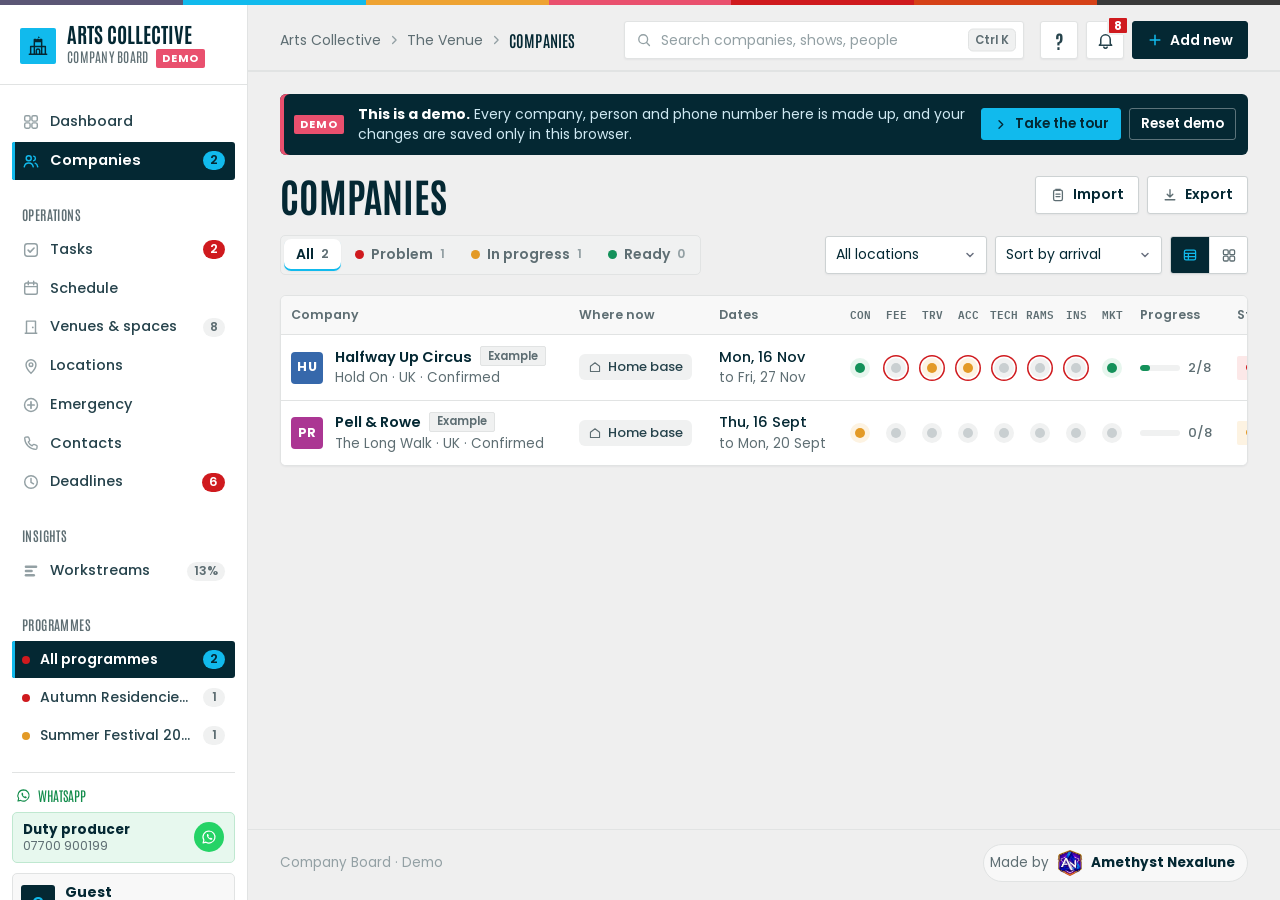
==== commit d93637ab: "Update footer credit to enhance visibility and link to Amethyst Nexalune" ====
--- a/artic.html
+++ b/artic.html
@@ -143,17 +143,11 @@
 
       <main id="view"></main>
 
-      <footer class="credit">
-        <div class="credit-in">
-          <img src="assets/images/amethyst-nexalune-logo.webp" alt="" width="52" height="52">
-          <div class="credit-t">
-            <small>Designed &amp; developed by</small>
-            <b>Amethyst Nexalune</b>
-            <span>Web Design &amp; Software Development</span>
-          </div>
-        </div>
-      </footer>
     </div>
+    <footer class="credit">
+      <span>Company Board · Demo</span>
+      <a class="credit-by" href="https://www.amethyst-nexalune.co.uk" target="_blank" rel="noopener">Made by <img src="assets/images/amethyst-nexalune-logo.webp" alt="" width="24" height="24"><b>Amethyst Nexalune</b></a>
+    </footer>
   </div>
 </div>
 
--- a/assets/css/style.css
+++ b/assets/css/style.css
@@ -894,19 +894,15 @@
   .demobar-a .btn{flex:1}
 }
 
-/* ---------- Developer credit ---------- */
-.credit{margin-top:12px}
-.credit-in{display:flex;align-items:center;gap:16px;padding:14px 20px;border-radius:var(--r-lg);background:linear-gradient(100deg,#120B22 0%,#1E1236 55%,#2A1748 100%);box-shadow:var(--sh-2);width:fit-content;max-width:100%}
-.credit img{width:52px;height:52px;object-fit:contain;flex:none}
-.credit-t{display:flex;flex-direction:column;align-items:flex-start;gap:3px;min-width:0}
-.credit-t small{font-size:11.5px;font-weight:600;letter-spacing:.06em;text-transform:uppercase;color:#A99BC9}
-.credit-t b{font-size:17px;font-weight:700;letter-spacing:.09em;text-transform:uppercase;color:#2F8BF0;line-height:1.2;padding-bottom:3px;border-bottom:2px solid #E3A72F}
-.credit-t span{font-size:14px;font-weight:600;color:#fff;padding-bottom:2px;border-bottom:2px solid #2F8BF0}
-@media (max-width:760px){
-  .credit-in{width:100%;padding:12px 14px;gap:12px}
-  .credit img{width:44px;height:44px}
-  .credit-t b{font-size:15px}
-  .credit-t span{font-size:13px}
+/* ---------- Footer credit ---------- */
+.content{flex:1 0 auto;padding-bottom:40px}
+.credit{display:flex;align-items:center;justify-content:space-between;flex-wrap:wrap;gap:6px 16px;max-width:1480px;width:100%;margin:0 auto;padding:14px 32px 18px;border-top:1px solid var(--line);font-size:12.5px;color:var(--faint)}
+.credit-by{display:inline-flex;align-items:center;gap:6px}
+.credit-by img{width:18px;height:18px;object-fit:contain}
+.credit-by b{font-weight:600;color:var(--muted)}
+@media (max-width:980px){
+  .content{padding-bottom:28px}
+  .credit{justify-content:center;padding:12px 16px calc(84px + env(safe-area-inset-bottom,0px))}
 }
 
 /* ---------- Website tour ---------- */
@@ -928,3 +924,11 @@
 }
 /* cover the 5px strip above the sticky top bar so scrolled content never peeks through */
 .topbar{box-shadow:0 1px 0 var(--line),0 -5px 0 var(--bg)}
+
+/* "Made by Amethyst Nexalune": a little more visible */
+.credit{font-size:13.5px}
+.credit-by{gap:8px;padding:5px 12px 5px 6px;border-radius:999px;background:var(--surface-2,rgba(255,255,255,.06));border:1px solid var(--line);color:var(--muted)}
+.credit-by img{width:26px;height:26px}
+.credit-by b{font-weight:700;color:var(--ink)}
+.credit-by{text-decoration:none;transition:border-color .2s,background .2s}
+.credit-by:hover,.credit-by:focus-visible{border-color:var(--cyan);background:var(--accent-soft)}
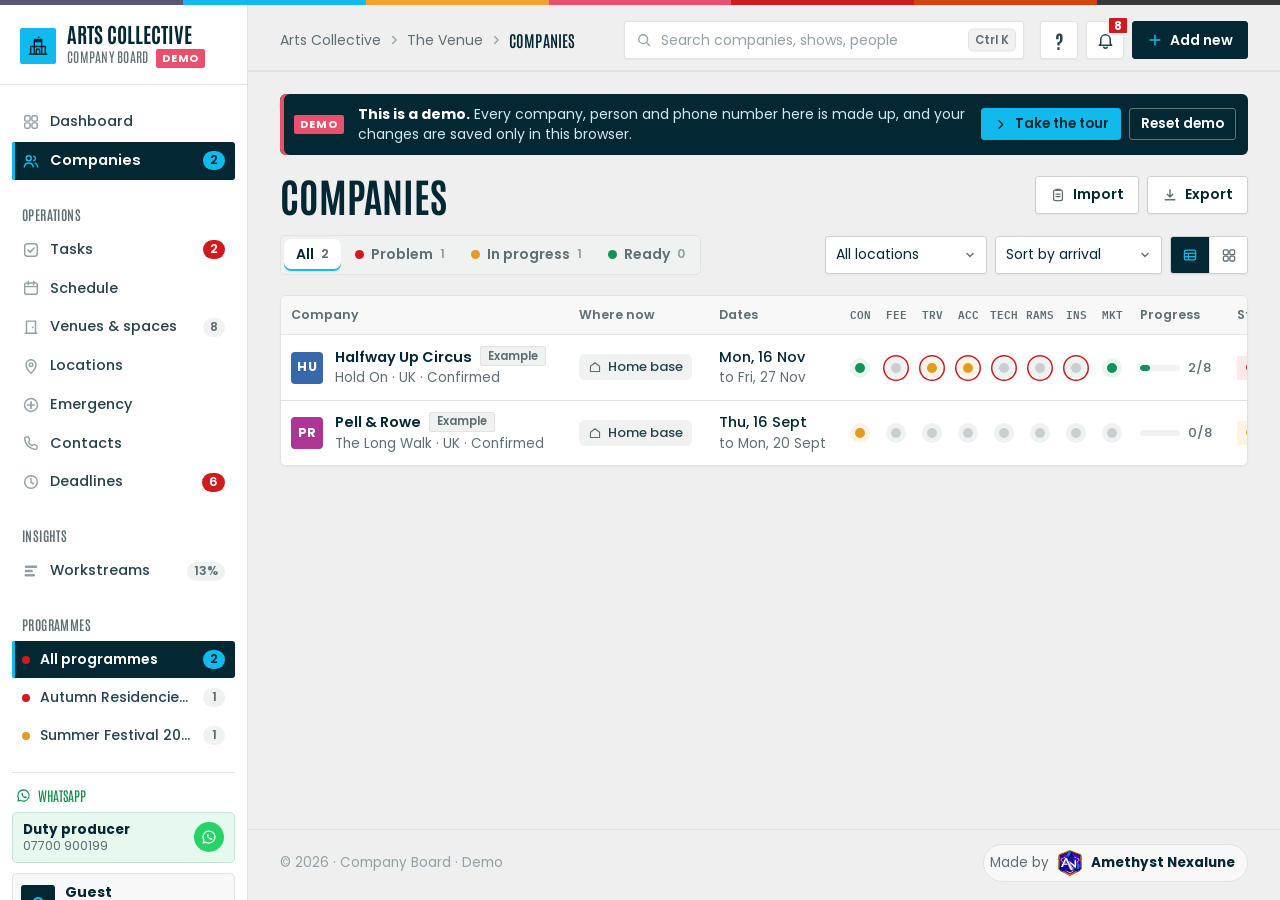
==== commit d3570cd4: "Update footer to include copyright year and enhance visibility" ====
--- a/artic.html
+++ b/artic.html
@@ -145,7 +145,7 @@
 
     </div>
     <footer class="credit">
-      <span>Company Board · Demo</span>
+      <span>© 2026 · Company Board · Demo</span>
       <a class="credit-by" href="https://www.amethyst-nexalune.co.uk" target="_blank" rel="noopener">Made by <img src="assets/images/amethyst-nexalune-logo.webp" alt="" width="24" height="24"><b>Amethyst Nexalune</b></a>
     </footer>
   </div>
